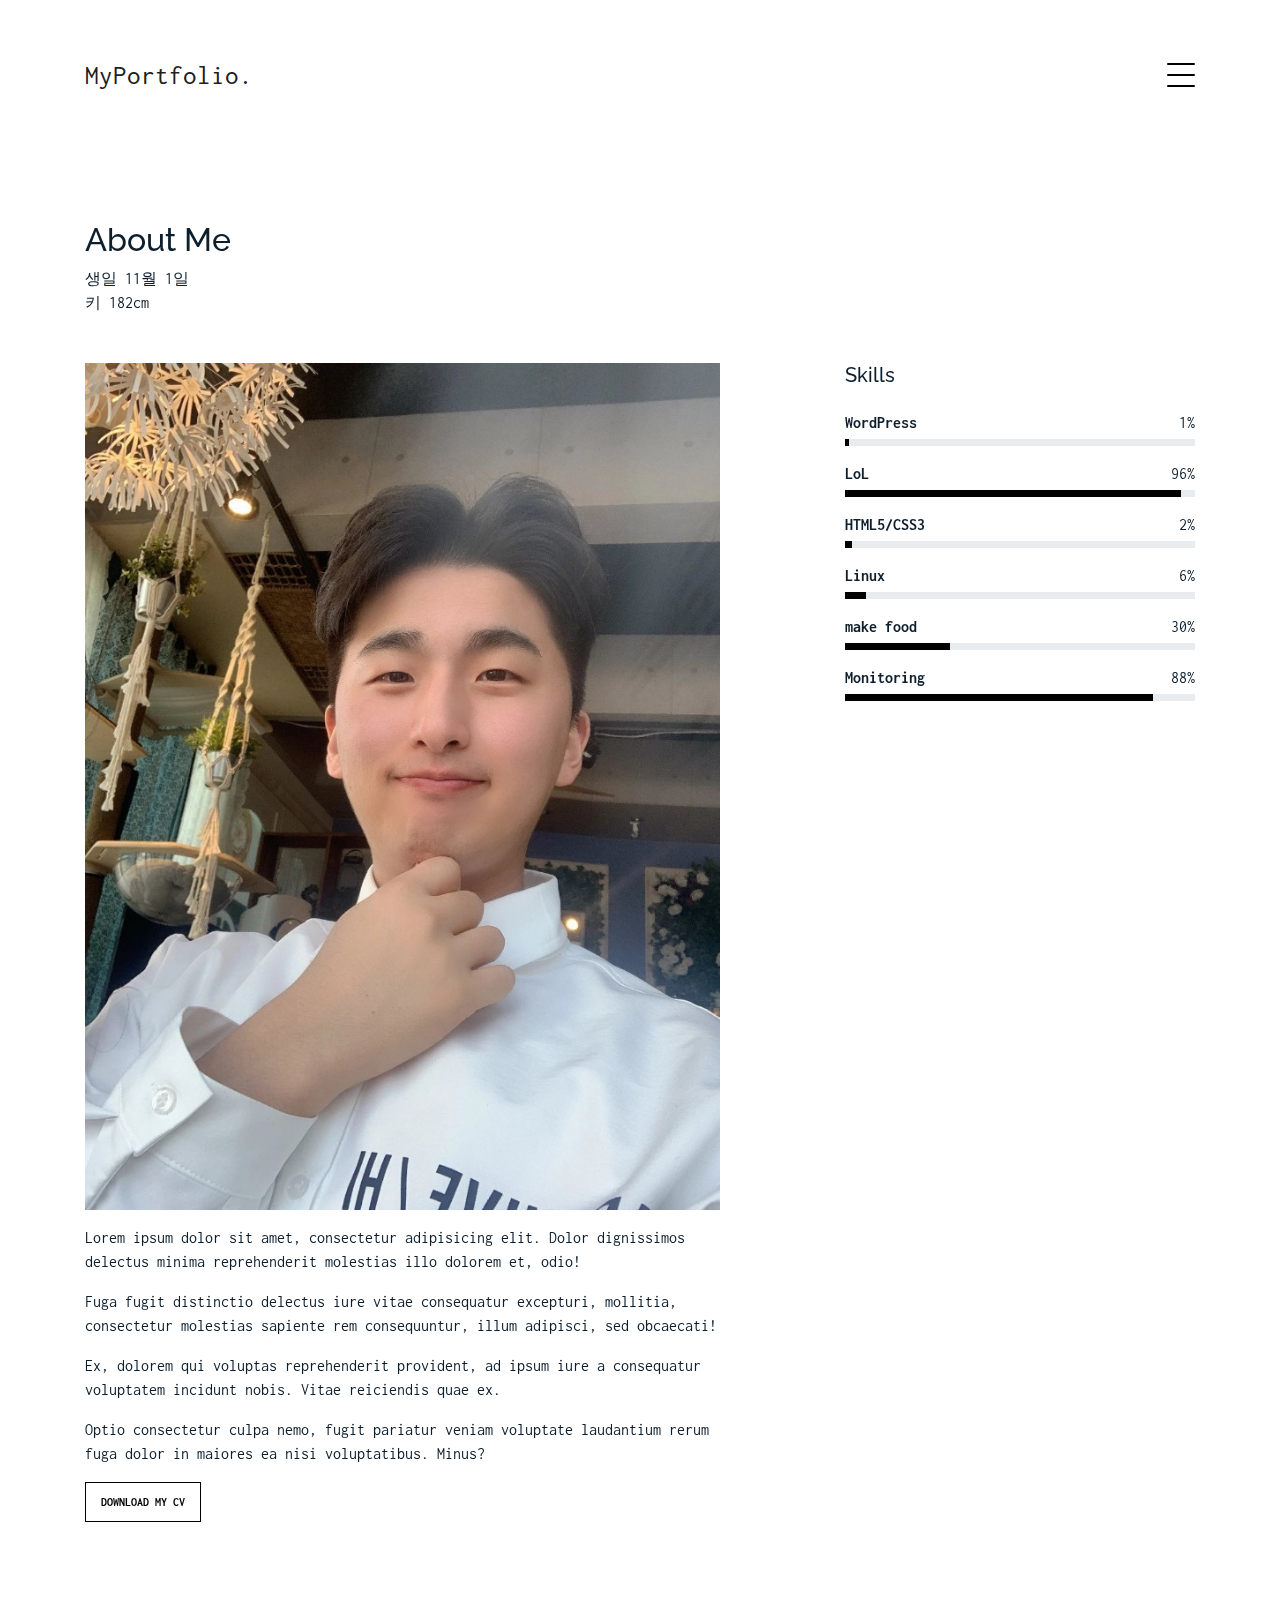
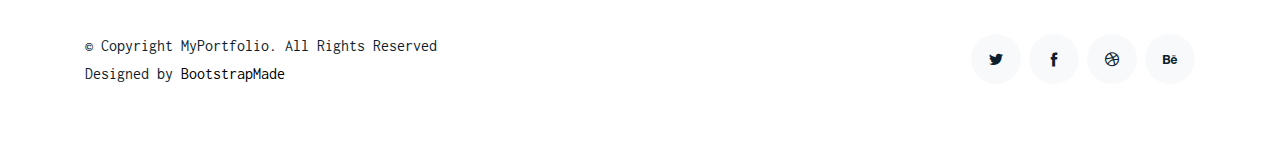
==== about.html @ 7900427b "Create about.html" ====
<!DOCTYPE html>
<html lang="en">

<head>
  <meta charset="utf-8">
  <title>About - MyPortfolio</title>
  <meta content="width=device-width, initial-scale=1.0" name="viewport">
  <meta content="" name="keywords">
  <meta content="" name="description">

  <!-- Favicons -->
  <link href="img/favicon.png" rel="icon">
  <link href="img/apple-touch-icon.png" rel="apple-touch-icon">

  <!-- Google Fonts -->
  <link href="https://fonts.googleapis.com/css?family=Inconsolata:400,700|Raleway:400,700&display=swap"
    rel="stylesheet">

  <!-- Bootstrap CSS File -->
  <link href="vendor/bootstrap/css/bootstrap.min.css" rel="stylesheet">

  <!-- Vendor CSS Files -->
  <link href="vendor/icofont/icofont.min.css" rel="stylesheet">
  <link href="vendor/line-awesome/css/line-awesome.min.css" rel="stylesheet">
  <link href="vendor/aos/aos.css" rel="stylesheet">
  <link href="vendor/owlcarousel/assets/owl.carousel.min.css" rel="stylesheet">

  <!-- Template Main CSS File -->
  <link href="css/style.css" rel="stylesheet">

  <!-- =======================================================
    Template Name: MyPortfolio
    Template URL: https://bootstrapmade.com/myportfolio-bootstrap-portfolio-website-template/
    Author: BootstrapMade.com
    Author URL: https://bootstrapmade.com/
  ======================================================= -->
</head>

<body>


  <div class="collapse navbar-collapse custom-navmenu" id="main-navbar">
    <div class="container py-2 py-md-5">
      <div class="row align-items-start">
        <div class="col-md-2">
          <ul class="custom-menu">
            <li><a href="index.html">Home</a></li>
            <li class="active"><a href="about.html">About Me</a></li>
            <li><a href="services.html">Services</a></li>
            <li><a href="works.html">Works</a></li>
            <li><a href="contact.html">Contact</a></li>
          </ul>
        </div>
        <div class="col-md-6 d-none d-md-block  mr-auto">
          <div class="tweet d-flex">
            <span class="icofont-twitter text-white mt-2 mr-3"></span>
            <div>
              <p><em>Lorem ipsum dolor sit amet consectetur adipisicing elit. Quisquam necessitatibus incidunt ut
                  officiis explicabo inventore. <br> <a href="#">t.co/v82jsk</a></em></p>
            </div>
          </div>
        </div>
        <div class="col-md-4 d-none d-md-block">
          <h3>Hire Me</h3>
          <p>Lorem ipsum dolor sit amet consectetur adipisicing elit. Quisquam necessitatibus incidunt ut officiis
            explicabo inventore. <br> <a href="#">myemail@gmail.com</a></p>
        </div>
      </div>

    </div>
  </div>

  <nav class="navbar navbar-light custom-navbar">
    <div class="container">
      <a class="navbar-brand" href="index.html">MyPortfolio.</a>

      <a href="#" class="burger" data-toggle="collapse" data-target="#main-navbar">
        <span></span>
      </a>

    </div>
  </nav>



  <main id="main">

    <div class="site-section pb-0 site-portfolio">
      <div class="container">
        <div class="row mb-5 align-items-end">
          <div class="col-md-6" data-aos="fade-up">

            <h2>About Me</h2>
            <p class="mb-0">생일 11월 1일</br>키 182cm</p>
          </div>

        </div>


        <div class="row">
          <div class="col-md-4 ml-auto order-2" data-aos="fade-up">
            <h3 class="h3 mb-4">Skills</h3>
            <ul class="list-unstyled">
              <li class="mb-3">
                <div class="d-flex mb-1">
                  <strong>WordPress</strong>
                  <span class="ml-auto">1%</span>
                </div>
                <div class="progress custom-progress">
                  <div class="progress-bar" role="progressbar" style="width: 1%" aria-valuenow="1" aria-valuemin="0"
                    aria-valuemax="100"></div>
                </div>
              </li>
              <li class="mb-3">
                <div class="d-flex mb-1">
                  <strong>LoL</strong>
                  <span class="ml-auto">96%</span>
                </div>
                <div class="progress custom-progress">
                  <div class="progress-bar" role="progressbar" style="width: 96%" aria-valuenow="96" aria-valuemin="0"
                    aria-valuemax="100"></div>
                </div>
              </li>
              <li class="mb-3">
                <div class="d-flex mb-1">
                  <strong>HTML5/CSS3</strong>
                  <span class="ml-auto">2%</span>
                </div>
                <div class="progress custom-progress">
                  <div class="progress-bar" role="progressbar" style="width: 2%" aria-valuenow="2" aria-valuemin="0"
                    aria-valuemax="100"></div>
                </div>
              </li>
              <li class="mb-3">
                <div class="d-flex mb-1">
                  <strong>Linux</strong>
                  <span class="ml-auto">6%</span>
                </div>
                <div class="progress custom-progress">
                  <div class="progress-bar" role="progressbar" style="width: 6%" aria-valuenow="6" aria-valuemin="0"
                    aria-valuemax="100"></div>
                </div>
              </li>
              <li class="mb-3">
                <div class="d-flex mb-1">
                  <strong>make food</strong>
                  <span class="ml-auto">30%</span>
                </div>
                <div class="progress custom-progress">
                  <div class="progress-bar" role="progressbar" style="width: 30%" aria-valuenow="30" aria-valuemin="0"
                    aria-valuemax="100"></div>
                </div>
              </li>
              <li class="mb-3">
                <div class="d-flex mb-1">
                  <strong>Monitoring</strong>
                  <span class="ml-auto">88%</span>
                </div>
                <div class="progress custom-progress">
                  <div class="progress-bar" role="progressbar" style="width: 88%" aria-valuenow="88" aria-valuemin="0"
                    aria-valuemax="100"></div>
                </div>
              </li>
            </ul>
          </div>

          <div class="col-md-7 mb-5 mb-md-0" data-aos="fade-up">
            <p><img src="img/im.jpg" alt="Image" class="img-fluid"></p>
            <p>Lorem ipsum dolor sit amet, consectetur adipisicing elit. Dolor dignissimos delectus minima reprehenderit
              molestias illo dolorem et, odio!</p>
            <p>Fuga fugit distinctio delectus iure vitae consequatur excepturi, mollitia, consectetur molestias sapiente
              rem consequuntur, illum adipisci, sed obcaecati!</p>
            <p>Ex, dolorem qui voluptas reprehenderit provident, ad ipsum iure a consequatur voluptatem incidunt nobis.
              Vitae reiciendis quae ex.</p>
            <p>Optio consectetur culpa nemo, fugit pariatur veniam voluptate laudantium rerum fuga dolor in maiores ea
              nisi voluptatibus. Minus?</p>
            <p><a href="#" class="readmore">Download my CV</a></p>
          </div>

        </div>

      </div>
    </div>

  </main>
  <footer class="footer mt-5 pt-5" role="contentinfo">
    <div class="container">
      <div class="row">
        <div class="col-sm-6">
          <p class="mb-1">&copy; Copyright MyPortfolio. All Rights Reserved</p>
          <div class="credits">
            <!--
              All the links in the footer should remain intact.
              You can delete the links only if you purchased the pro version.
              Licensing information: https://bootstrapmade.com/license/
              Purchase the pro version with working PHP/AJAX contact form: https://bootstrapmade.com/buy/?theme=MyPortfolio
            -->
            Designed by <a href="https://bootstrapmade.com/">BootstrapMade</a>
          </div>
        </div>
        <div class="col-sm-6 social text-md-right">
          <a href="#"><span class="icofont-twitter"></span></a>
          <a href="#"><span class="icofont-facebook"></span></a>
          <a href="#"><span class="icofont-dribbble"></span></a>
          <a href="#"><span class="icofont-behance"></span></a>
        </div>
      </div>
    </div>
  </footer>

  <!-- Vendor JS Files -->
  <script src="vendor/jquery/jquery.min.js"></script>
  <script src="vendor/jquery/jquery-migrate.min.js"></script>
  <script src="vendor/bootstrap/js/bootstrap.min.js"></script>
  <script src="vendor/easing/easing.min.js"></script>
  <script src="vendor/php-email-form/validate.js"></script>
  <script src="vendor/isotope/isotope.pkgd.min.js"></script>
  <script src="vendor/aos/aos.js"></script>
  <script src="vendor/owlcarousel/owl.carousel.min.js"></script>

  <!-- Template Main JS File -->
  <script src="js/main.js"></script>

</body>

</html>
---- vendor/line-awesome/css/line-awesome.min.css ----
.la,.lab,.lad,.lal,.lar,.las{-moz-osx-font-smoothing:grayscale;-webkit-font-smoothing:antialiased;display:inline-block;font-style:normal;font-variant:normal;text-rendering:auto;line-height:1}.la-lg{font-size:1.33333em;line-height:.75em;vertical-align:-.0667em}.la-xs{font-size:.75em}.la-sm{font-size:.875em}.la-1x{font-size:1em}.la-2x{font-size:2em}.la-3x{font-size:3em}.la-4x{font-size:4em}.la-5x{font-size:5em}.la-6x{font-size:6em}.la-7x{font-size:7em}.la-8x{font-size:8em}.la-9x{font-size:9em}.la-10x{font-size:10em}.la-fw{text-align:center;width:1.25em}.la-ul{list-style-type:none;margin-left:2.5em;padding-left:0}.la-ul>li{position:relative}.la-li{left:-2em;position:absolute;text-align:center;width:2em;line-height:inherit}.la-border{border:solid .08em #eee;border-radius:.1em;padding:.2em .25em .15em}.la-pull-left{float:left}.la-pull-right{float:right}.la.la-pull-left,.lab.la-pull-left,.lal.la-pull-left,.lar.la-pull-left,.las.la-pull-left{margin-right:.3em}.la.la-pull-right,.lab.la-pull-right,.lal.la-pull-right,.lar.la-pull-right,.las.la-pull-right{margin-left:.3em}.la-spin{-webkit-animation:la-spin 2s infinite linear;animation:la-spin 2s infinite linear}.la-pulse{-webkit-animation:la-spin 1s infinite steps(8);animation:la-spin 1s infinite steps(8)}@-webkit-keyframes la-spin{0%{-webkit-transform:rotate(0);transform:rotate(0)}100%{-webkit-transform:rotate(360deg);transform:rotate(360deg)}}@keyframes la-spin{0%{-webkit-transform:rotate(0);transform:rotate(0)}100%{-webkit-transform:rotate(360deg);transform:rotate(360deg)}}.la-rotate-90{-webkit-transform:rotate(90deg);transform:rotate(90deg)}.la-rotate-180{-webkit-transform:rotate(180deg);transform:rotate(180deg)}.la-rotate-270{-webkit-transform:rotate(270deg);transform:rotate(270deg)}.la-flip-horizontal{-webkit-transform:scale(-1,1);transform:scale(-1,1)}.la-flip-vertical{-webkit-transform:scale(1,-1);transform:scale(1,-1)}.la-flip-both,.la-flip-horizontal.la-flip-vertical{-webkit-transform:scale(-1,-1);transform:scale(-1,-1)}:root .la-flip-both,:root .la-flip-horizontal,:root .la-flip-vertical,:root .la-rotate-180,:root .la-rotate-270,:root .la-rotate-90{-webkit-filter:none;filter:none}.la-stack{display:inline-block;height:2em;line-height:2em;position:relative;vertical-align:middle;width:2.5em}.la-stack-1x,.la-stack-2x{left:0;position:absolute;text-align:center;width:100%}.la-stack-1x{line-height:inherit}.la-stack-2x{font-size:2em}.la-inverse{color:#fff}.la-500px:before{content:"\f26e"}.la-accessible-icon:before{content:"\f368"}.la-accusoft:before{content:"\f369"}.la-acquisitions-incorporated:before{content:"\f6af"}.la-ad:before{content:"\f641"}.la-address-book:before{content:"\f2b9"}.la-address-card:before{content:"\f2bb"}.la-adjust:before{content:"\f042"}.la-adn:before{content:"\f170"}.la-adobe:before{content:"\f778"}.la-adversal:before{content:"\f36a"}.la-affiliatetheme:before{content:"\f36b"}.la-air-freshener:before{content:"\f5d0"}.la-airbnb:before{content:"\f834"}.la-algolia:before{content:"\f36c"}.la-align-center:before{content:"\f037"}.la-align-justify:before{content:"\f039"}.la-align-left:before{content:"\f036"}.la-align-right:before{content:"\f038"}.la-alipay:before{content:"\f642"}.la-allergies:before{content:"\f461"}.la-amazon:before{content:"\f270"}.la-amazon-pay:before{content:"\f42c"}.la-ambulance:before{content:"\f0f9"}.la-american-sign-language-interpreting:before{content:"\f2a3"}.la-amilia:before{content:"\f36d"}.la-anchor:before{content:"\f13d"}.la-android:before{content:"\f17b"}.la-angellist:before{content:"\f209"}.la-angle-double-down:before{content:"\f103"}.la-angle-double-left:before{content:"\f100"}.la-angle-double-right:before{content:"\f101"}.la-angle-double-up:before{content:"\f102"}.la-angle-down:before{content:"\f107"}.la-angle-left:before{content:"\f104"}.la-angle-right:before{content:"\f105"}.la-angle-up:before{content:"\f106"}.la-angry:before{content:"\f556"}.la-angrycreative:before{content:"\f36e"}.la-angular:before{content:"\f420"}.la-ankh:before{content:"\f644"}.la-app-store:before{content:"\f36f"}.la-app-store-ios:before{content:"\f370"}.la-apper:before{content:"\f371"}.la-apple:before{content:"\f179"}.la-apple-alt:before{content:"\f5d1"}.la-apple-pay:before{content:"\f415"}.la-archive:before{content:"\f187"}.la-archway:before{content:"\f557"}.la-arrow-alt-circle-down:before{content:"\f358"}.la-arrow-alt-circle-left:before{content:"\f359"}.la-arrow-alt-circle-right:before{content:"\f35a"}.la-arrow-alt-circle-up:before{content:"\f35b"}.la-arrow-circle-down:before{content:"\f0ab"}.la-arrow-circle-left:before{content:"\f0a8"}.la-arrow-circle-right:before{content:"\f0a9"}.la-arrow-circle-up:before{content:"\f0aa"}.la-arrow-down:before{content:"\f063"}.la-arrow-left:before{content:"\f060"}.la-arrow-right:before{content:"\f061"}.la-arrow-up:before{content:"\f062"}.la-arrows-alt:before{content:"\f0b2"}.la-arrows-alt-h:before{content:"\f337"}.la-arrows-alt-v:before{content:"\f338"}.la-artstation:before{content:"\f77a"}.la-assistive-listening-systems:before{content:"\f2a2"}.la-asterisk:before{content:"\f069"}.la-asymmetrik:before{content:"\f372"}.la-at:before{content:"\f1fa"}.la-atlas:before{content:"\f558"}.la-atlassian:before{content:"\f77b"}.la-atom:before{content:"\f5d2"}.la-audible:before{content:"\f373"}.la-audio-description:before{content:"\f29e"}.la-autoprefixer:before{content:"\f41c"}.la-avianex:before{content:"\f374"}.la-aviato:before{content:"\f421"}.la-award:before{content:"\f559"}.la-aws:before{content:"\f375"}.la-baby:before{content:"\f77c"}.la-baby-carriage:before{content:"\f77d"}.la-backspace:before{content:"\f55a"}.la-backward:before{content:"\f04a"}.la-bacon:before{content:"\f7e5"}.la-balance-scale:before{content:"\f24e"}.la-balance-scale-left:before{content:"\f515"}.la-balance-scale-right:before{content:"\f516"}.la-ban:before{content:"\f05e"}.la-band-aid:before{content:"\f462"}.la-bandcamp:before{content:"\f2d5"}.la-barcode:before{content:"\f02a"}.la-bars:before{content:"\f0c9"}.la-baseball-ball:before{content:"\f433"}.la-basketball-ball:before{content:"\f434"}.la-bath:before{content:"\f2cd"}.la-battery-empty:before{content:"\f244"}.la-battery-full:before{content:"\f240"}.la-battery-half:before{content:"\f242"}.la-battery-quarter:before{content:"\f243"}.la-battery-three-quarters:before{content:"\f241"}.la-battle-net:before{content:"\f835"}.la-bed:before{content:"\f236"}.la-beer:before{content:"\f0fc"}.la-behance:before{content:"\f1b4"}.la-behance-square:before{content:"\f1b5"}.la-bell:before{content:"\f0f3"}.la-bell-slash:before{content:"\f1f6"}.la-bezier-curve:before{content:"\f55b"}.la-bible:before{content:"\f647"}.la-bicycle:before{content:"\f206"}.la-biking:before{content:"\f84a"}.la-bimobject:before{content:"\f378"}.la-binoculars:before{content:"\f1e5"}.la-biohazard:before{content:"\f780"}.la-birthday-cake:before{content:"\f1fd"}.la-bitbucket:before{content:"\f171"}.la-bitcoin:before{content:"\f379"}.la-bity:before{content:"\f37a"}.la-black-tie:before{content:"\f27e"}.la-blackberry:before{content:"\f37b"}.la-blender:before{content:"\f517"}.la-blender-phone:before{content:"\f6b6"}.la-blind:before{content:"\f29d"}.la-blog:before{content:"\f781"}.la-blogger:before{content:"\f37c"}.la-blogger-b:before{content:"\f37d"}.la-bluetooth:before{content:"\f293"}.la-bluetooth-b:before{content:"\f294"}.la-bold:before{content:"\f032"}.la-bolt:before{content:"\f0e7"}.la-bomb:before{content:"\f1e2"}.la-bone:before{content:"\f5d7"}.la-bong:before{content:"\f55c"}.la-book:before{content:"\f02d"}.la-book-dead:before{content:"\f6b7"}.la-book-medical:before{content:"\f7e6"}.la-book-open:before{content:"\f518"}.la-book-reader:before{content:"\f5da"}.la-bookmark:before{content:"\f02e"}.la-bootstrap:before{content:"\f836"}.la-border-all:before{content:"\f84c"}.la-border-none:before{content:"\f850"}.la-border-style:before{content:"\f853"}.la-bowling-ball:before{content:"\f436"}.la-box:before{content:"\f466"}.la-box-open:before{content:"\f49e"}.la-boxes:before{content:"\f468"}.la-braille:before{content:"\f2a1"}.la-brain:before{content:"\f5dc"}.la-bread-slice:before{content:"\f7ec"}.la-briefcase:before{content:"\f0b1"}.la-briefcase-medical:before{content:"\f469"}.la-broadcast-tower:before{content:"\f519"}.la-broom:before{content:"\f51a"}.la-brush:before{content:"\f55d"}.la-btc:before{content:"\f15a"}.la-buffer:before{content:"\f837"}.la-bug:before{content:"\f188"}.la-building:before{content:"\f1ad"}.la-bullhorn:before{content:"\f0a1"}.la-bullseye:before{content:"\f140"}.la-burn:before{content:"\f46a"}.la-buromobelexperte:before{content:"\f37f"}.la-bus:before{content:"\f207"}.la-bus-alt:before{content:"\f55e"}.la-business-time:before{content:"\f64a"}.la-buy-n-large:before{content:"\f8a6"}.la-buysellads:before{content:"\f20d"}.la-calculator:before{content:"\f1ec"}.la-calendar:before{content:"\f133"}.la-calendar-alt:before{content:"\f073"}.la-calendar-check:before{content:"\f274"}.la-calendar-day:before{content:"\f783"}.la-calendar-minus:before{content:"\f272"}.la-calendar-plus:before{content:"\f271"}.la-calendar-times:before{content:"\f273"}.la-calendar-week:before{content:"\f784"}.la-camera:before{content:"\f030"}.la-camera-retro:before{content:"\f083"}.la-campground:before{content:"\f6bb"}.la-canadian-maple-leaf:before{content:"\f785"}.la-candy-cane:before{content:"\f786"}.la-cannabis:before{content:"\f55f"}.la-capsules:before{content:"\f46b"}.la-car:before{content:"\f1b9"}.la-car-alt:before{content:"\f5de"}.la-car-battery:before{content:"\f5df"}.la-car-crash:before{content:"\f5e1"}.la-car-side:before{content:"\f5e4"}.la-caret-down:before{content:"\f0d7"}.la-caret-left:before{content:"\f0d9"}.la-caret-right:before{content:"\f0da"}.la-caret-square-down:before{content:"\f150"}.la-caret-square-left:before{content:"\f191"}.la-caret-square-right:before{content:"\f152"}.la-caret-square-up:before{content:"\f151"}.la-caret-up:before{content:"\f0d8"}.la-carrot:before{content:"\f787"}.la-cart-arrow-down:before{content:"\f218"}.la-cart-plus:before{content:"\f217"}.la-cash-register:before{content:"\f788"}.la-cat:before{content:"\f6be"}.la-cc-amazon-pay:before{content:"\f42d"}.la-cc-amex:before{content:"\f1f3"}.la-cc-apple-pay:before{content:"\f416"}.la-cc-diners-club:before{content:"\f24c"}.la-cc-discover:before{content:"\f1f2"}.la-cc-jcb:before{content:"\f24b"}.la-cc-mastercard:before{content:"\f1f1"}.la-cc-paypal:before{content:"\f1f4"}.la-cc-stripe:before{content:"\f1f5"}.la-cc-visa:before{content:"\f1f0"}.la-centercode:before{content:"\f380"}.la-centos:before{content:"\f789"}.la-certificate:before{content:"\f0a3"}.la-chair:before{content:"\f6c0"}.la-chalkboard:before{content:"\f51b"}.la-chalkboard-teacher:before{content:"\f51c"}.la-charging-station:before{content:"\f5e7"}.la-chart-area:before{content:"\f1fe"}.la-chart-bar:before{content:"\f080"}.la-chart-line:before{content:"\f201"}.la-chart-pie:before{content:"\f200"}.la-check:before{content:"\f00c"}.la-check-circle:before{content:"\f058"}.la-check-double:before{content:"\f560"}.la-check-square:before{content:"\f14a"}.la-cheese:before{content:"\f7ef"}.la-chess:before{content:"\f439"}.la-chess-bishop:before{content:"\f43a"}.la-chess-board:before{content:"\f43c"}.la-chess-king:before{content:"\f43f"}.la-chess-knight:before{content:"\f441"}.la-chess-pawn:before{content:"\f443"}.la-chess-queen:before{content:"\f445"}.la-chess-rook:before{content:"\f447"}.la-chevron-circle-down:before{content:"\f13a"}.la-chevron-circle-left:before{content:"\f137"}.la-chevron-circle-right:before{content:"\f138"}.la-chevron-circle-up:before{content:"\f139"}.la-chevron-down:before{content:"\f078"}.la-chevron-left:before{content:"\f053"}.la-chevron-right:before{content:"\f054"}.la-chevron-up:before{content:"\f077"}.la-child:before{content:"\f1ae"}.la-chrome:before{content:"\f268"}.la-chromecast:before{content:"\f838"}.la-church:before{content:"\f51d"}.la-circle:before{content:"\f111"}.la-circle-notch:before{content:"\f1ce"}.la-city:before{content:"\f64f"}.la-clinic-medical:before{content:"\f7f2"}.la-clipboard:before{content:"\f328"}.la-clipboard-check:before{content:"\f46c"}.la-clipboard-list:before{content:"\f46d"}.la-clock:before{content:"\f017"}.la-clone:before{content:"\f24d"}.la-closed-captioning:before{content:"\f20a"}.la-cloud:before{content:"\f0c2"}.la-cloud-download-alt:before{content:"\f381"}.la-cloud-meatball:before{content:"\f73b"}.la-cloud-moon:before{content:"\f6c3"}.la-cloud-moon-rain:before{content:"\f73c"}.la-cloud-rain:before{content:"\f73d"}.la-cloud-showers-heavy:before{content:"\f740"}.la-cloud-sun:before{content:"\f6c4"}.la-cloud-sun-rain:before{content:"\f743"}.la-cloud-upload-alt:before{content:"\f382"}.la-cloudscale:before{content:"\f383"}.la-cloudsmith:before{content:"\f384"}.la-cloudversify:before{content:"\f385"}.la-cocktail:before{content:"\f561"}.la-code:before{content:"\f121"}.la-code-branch:before{content:"\f126"}.la-codepen:before{content:"\f1cb"}.la-codiepie:before{content:"\f284"}.la-coffee:before{content:"\f0f4"}.la-cog:before{content:"\f013"}.la-cogs:before{content:"\f085"}.la-coins:before{content:"\f51e"}.la-columns:before{content:"\f0db"}.la-comment:before{content:"\f075"}.la-comment-alt:before{content:"\f27a"}.la-comment-dollar:before{content:"\f651"}.la-comment-dots:before{content:"\f4ad"}.la-comment-medical:before{content:"\f7f5"}.la-comment-slash:before{content:"\f4b3"}.la-comments:before{content:"\f086"}.la-comments-dollar:before{content:"\f653"}.la-compact-disc:before{content:"\f51f"}.la-compass:before{content:"\f14e"}.la-compress:before{content:"\f066"}.la-compress-arrows-alt:before{content:"\f78c"}.la-concierge-bell:before{content:"\f562"}.la-confluence:before{content:"\f78d"}.la-connectdevelop:before{content:"\f20e"}.la-contao:before{content:"\f26d"}.la-cookie:before{content:"\f563"}.la-cookie-bite:before{content:"\f564"}.la-copy:before{content:"\f0c5"}.la-copyright:before{content:"\f1f9"}.la-cotton-bureau:before{content:"\f89e"}.la-couch:before{content:"\f4b8"}.la-cpanel:before{content:"\f388"}.la-creative-commons:before{content:"\f25e"}.la-creative-commons-by:before{content:"\f4e7"}.la-creative-commons-nc:before{content:"\f4e8"}.la-creative-commons-nc-eu:before{content:"\f4e9"}.la-creative-commons-nc-jp:before{content:"\f4ea"}.la-creative-commons-nd:before{content:"\f4eb"}.la-creative-commons-pd:before{content:"\f4ec"}.la-creative-commons-pd-alt:before{content:"\f4ed"}.la-creative-commons-remix:before{content:"\f4ee"}.la-creative-commons-sa:before{content:"\f4ef"}.la-creative-commons-sampling:before{content:"\f4f0"}.la-creative-commons-sampling-plus:before{content:"\f4f1"}.la-creative-commons-share:before{content:"\f4f2"}.la-creative-commons-zero:before{content:"\f4f3"}.la-credit-card:before{content:"\f09d"}.la-critical-role:before{content:"\f6c9"}.la-crop:before{content:"\f125"}.la-crop-alt:before{content:"\f565"}.la-cross:before{content:"\f654"}.la-crosshairs:before{content:"\f05b"}.la-crow:before{content:"\f520"}.la-crown:before{content:"\f521"}.la-crutch:before{content:"\f7f7"}.la-css3:before{content:"\f13c"}.la-css3-alt:before{content:"\f38b"}.la-cube:before{content:"\f1b2"}.la-cubes:before{content:"\f1b3"}.la-cut:before{content:"\f0c4"}.la-cuttlefish:before{content:"\f38c"}.la-d-and-d:before{content:"\f38d"}.la-d-and-d-beyond:before{content:"\f6ca"}.la-dashcube:before{content:"\f210"}.la-database:before{content:"\f1c0"}.la-deaf:before{content:"\f2a4"}.la-delicious:before{content:"\f1a5"}.la-democrat:before{content:"\f747"}.la-deploydog:before{content:"\f38e"}.la-deskpro:before{content:"\f38f"}.la-desktop:before{content:"\f108"}.la-dev:before{content:"\f6cc"}.la-deviantart:before{content:"\f1bd"}.la-dharmachakra:before{content:"\f655"}.la-dhl:before{content:"\f790"}.la-diagnoses:before{content:"\f470"}.la-diaspora:before{content:"\f791"}.la-dice:before{content:"\f522"}.la-dice-d20:before{content:"\f6cf"}.la-dice-d6:before{content:"\f6d1"}.la-dice-five:before{content:"\f523"}.la-dice-four:before{content:"\f524"}.la-dice-one:before{content:"\f525"}.la-dice-six:before{content:"\f526"}.la-dice-three:before{content:"\f527"}.la-dice-two:before{content:"\f528"}.la-digg:before{content:"\f1a6"}.la-digital-ocean:before{content:"\f391"}.la-digital-tachograph:before{content:"\f566"}.la-directions:before{content:"\f5eb"}.la-discord:before{content:"\f392"}.la-discourse:before{content:"\f393"}.la-divide:before{content:"\f529"}.la-dizzy:before{content:"\f567"}.la-dna:before{content:"\f471"}.la-dochub:before{content:"\f394"}.la-docker:before{content:"\f395"}.la-dog:before{content:"\f6d3"}.la-dollar-sign:before{content:"\f155"}.la-dolly:before{content:"\f472"}.la-dolly-flatbed:before{content:"\f474"}.la-donate:before{content:"\f4b9"}.la-door-closed:before{content:"\f52a"}.la-door-open:before{content:"\f52b"}.la-dot-circle:before{content:"\f192"}.la-dove:before{content:"\f4ba"}.la-download:before{content:"\f019"}.la-draft2digital:before{content:"\f396"}.la-drafting-compass:before{content:"\f568"}.la-dragon:before{content:"\f6d5"}.la-draw-polygon:before{content:"\f5ee"}.la-dribbble:before{content:"\f17d"}.la-dribbble-square:before{content:"\f397"}.la-dropbox:before{content:"\f16b"}.la-drum:before{content:"\f569"}.la-drum-steelpan:before{content:"\f56a"}.la-drumstick-bite:before{content:"\f6d7"}.la-drupal:before{content:"\f1a9"}.la-dumbbell:before{content:"\f44b"}.la-dumpster:before{content:"\f793"}.la-dumpster-fire:before{content:"\f794"}.la-dungeon:before{content:"\f6d9"}.la-dyalog:before{content:"\f399"}.la-earlybirds:before{content:"\f39a"}.la-ebay:before{content:"\f4f4"}.la-edge:before{content:"\f282"}.la-edit:before{content:"\f044"}.la-egg:before{content:"\f7fb"}.la-eject:before{content:"\f052"}.la-elementor:before{content:"\f430"}.la-ellipsis-h:before{content:"\f141"}.la-ellipsis-v:before{content:"\f142"}.la-ello:before{content:"\f5f1"}.la-ember:before{content:"\f423"}.la-empire:before{content:"\f1d1"}.la-envelope:before{content:"\f0e0"}.la-envelope-open:before{content:"\f2b6"}.la-envelope-open-text:before{content:"\f658"}.la-envelope-square:before{content:"\f199"}.la-envira:before{content:"\f299"}.la-equals:before{content:"\f52c"}.la-eraser:before{content:"\f12d"}.la-erlang:before{content:"\f39d"}.la-ethereum:before{content:"\f42e"}.la-ethernet:before{content:"\f796"}.la-etsy:before{content:"\f2d7"}.la-euro-sign:before{content:"\f153"}.la-evernote:before{content:"\f839"}.la-exchange-alt:before{content:"\f362"}.la-exclamation:before{content:"\f12a"}.la-exclamation-circle:before{content:"\f06a"}.la-exclamation-triangle:before{content:"\f071"}.la-expand:before{content:"\f065"}.la-expand-arrows-alt:before{content:"\f31e"}.la-expeditedssl:before{content:"\f23e"}.la-external-link-alt:before{content:"\f35d"}.la-external-link-square-alt:before{content:"\f360"}.la-eye:before{content:"\f06e"}.la-eye-dropper:before{content:"\f1fb"}.la-eye-slash:before{content:"\f070"}.la-facebook:before{content:"\f09a"}.la-facebook-f:before{content:"\f39e"}.la-facebook-messenger:before{content:"\f39f"}.la-facebook-square:before{content:"\f082"}.la-fan:before{content:"\f863"}.la-fantasy-flight-games:before{content:"\f6dc"}.la-fast-backward:before{content:"\f049"}.la-fast-forward:before{content:"\f050"}.la-fax:before{content:"\f1ac"}.la-feather:before{content:"\f52d"}.la-feather-alt:before{content:"\f56b"}.la-fedex:before{content:"\f797"}.la-fedora:before{content:"\f798"}.la-female:before{content:"\f182"}.la-fighter-jet:before{content:"\f0fb"}.la-figma:before{content:"\f799"}.la-file:before{content:"\f15b"}.la-file-alt:before{content:"\f15c"}.la-file-archive:before{content:"\f1c6"}.la-file-audio:before{content:"\f1c7"}.la-file-code:before{content:"\f1c9"}.la-file-contract:before{content:"\f56c"}.la-file-csv:before{content:"\f6dd"}.la-file-download:before{content:"\f56d"}.la-file-excel:before{content:"\f1c3"}.la-file-export:before{content:"\f56e"}.la-file-image:before{content:"\f1c5"}.la-file-import:before{content:"\f56f"}.la-file-invoice:before{content:"\f570"}.la-file-invoice-dollar:before{content:"\f571"}.la-file-medical:before{content:"\f477"}.la-file-medical-alt:before{content:"\f478"}.la-file-pdf:before{content:"\f1c1"}.la-file-powerpoint:before{content:"\f1c4"}.la-file-prescription:before{content:"\f572"}.la-file-signature:before{content:"\f573"}.la-file-upload:before{content:"\f574"}.la-file-video:before{content:"\f1c8"}.la-file-word:before{content:"\f1c2"}.la-fill:before{content:"\f575"}.la-fill-drip:before{content:"\f576"}.la-film:before{content:"\f008"}.la-filter:before{content:"\f0b0"}.la-fingerprint:before{content:"\f577"}.la-fire:before{content:"\f06d"}.la-fire-alt:before{content:"\f7e4"}.la-fire-extinguisher:before{content:"\f134"}.la-firefox:before{content:"\f269"}.la-first-aid:before{content:"\f479"}.la-first-order:before{content:"\f2b0"}.la-first-order-alt:before{content:"\f50a"}.la-firstdraft:before{content:"\f3a1"}.la-fish:before{content:"\f578"}.la-fist-raised:before{content:"\f6de"}.la-flag:before{content:"\f024"}.la-flag-checkered:before{content:"\f11e"}.la-flag-usa:before{content:"\f74d"}.la-flask:before{content:"\f0c3"}.la-flickr:before{content:"\f16e"}.la-flipboard:before{content:"\f44d"}.la-flushed:before{content:"\f579"}.la-fly:before{content:"\f417"}.la-folder:before{content:"\f07b"}.la-folder-minus:before{content:"\f65d"}.la-folder-open:before{content:"\f07c"}.la-folder-plus:before{content:"\f65e"}.la-font:before{content:"\f031"}.la-font-awesome:before{content:"\f2b4"}.la-font-awesome-alt:before{content:"\f35c"}.la-font-awesome-flag:before{content:"\f425"}.la-font-awesome-logo-full:before{content:"\f4e6"}.la-fonticons:before{content:"\f280"}.la-fonticons-fi:before{content:"\f3a2"}.la-football-ball:before{content:"\f44e"}.la-fort-awesome:before{content:"\f286"}.la-fort-awesome-alt:before{content:"\f3a3"}.la-forumbee:before{content:"\f211"}.la-forward:before{content:"\f04e"}.la-foursquare:before{content:"\f180"}.la-free-code-camp:before{content:"\f2c5"}.la-freebsd:before{content:"\f3a4"}.la-frog:before{content:"\f52e"}.la-frown:before{content:"\f119"}.la-frown-open:before{content:"\f57a"}.la-fulcrum:before{content:"\f50b"}.la-funnel-dollar:before{content:"\f662"}.la-futbol:before{content:"\f1e3"}.la-galactic-republic:before{content:"\f50c"}.la-galactic-senate:before{content:"\f50d"}.la-gamepad:before{content:"\f11b"}.la-gas-pump:before{content:"\f52f"}.la-gavel:before{content:"\f0e3"}.la-gem:before{content:"\f3a5"}.la-genderless:before{content:"\f22d"}.la-get-pocket:before{content:"\f265"}.la-gg:before{content:"\f260"}.la-gg-circle:before{content:"\f261"}.la-ghost:before{content:"\f6e2"}.la-gift:before{content:"\f06b"}.la-gifts:before{content:"\f79c"}.la-git:before{content:"\f1d3"}.la-git-alt:before{content:"\f841"}.la-git-square:before{content:"\f1d2"}.la-github:before{content:"\f09b"}.la-github-alt:before{content:"\f113"}.la-github-square:before{content:"\f092"}.la-gitkraken:before{content:"\f3a6"}.la-gitlab:before{content:"\f296"}.la-gitter:before{content:"\f426"}.la-glass-cheers:before{content:"\f79f"}.la-glass-martini:before{content:"\f000"}.la-glass-martini-alt:before{content:"\f57b"}.la-glass-whiskey:before{content:"\f7a0"}.la-glasses:before{content:"\f530"}.la-glide:before{content:"\f2a5"}.la-glide-g:before{content:"\f2a6"}.la-globe:before{content:"\f0ac"}.la-globe-africa:before{content:"\f57c"}.la-globe-americas:before{content:"\f57d"}.la-globe-asia:before{content:"\f57e"}.la-globe-europe:before{content:"\f7a2"}.la-gofore:before{content:"\f3a7"}.la-golf-ball:before{content:"\f450"}.la-goodreads:before{content:"\f3a8"}.la-goodreads-g:before{content:"\f3a9"}.la-google:before{content:"\f1a0"}.la-google-drive:before{content:"\f3aa"}.la-google-play:before{content:"\f3ab"}.la-google-plus:before{content:"\f2b3"}.la-google-plus-g:before{content:"\f0d5"}.la-google-plus-square:before{content:"\f0d4"}.la-google-wallet:before{content:"\f1ee"}.la-gopuram:before{content:"\f664"}.la-graduation-cap:before{content:"\f19d"}.la-gratipay:before{content:"\f184"}.la-grav:before{content:"\f2d6"}.la-greater-than:before{content:"\f531"}.la-greater-than-equal:before{content:"\f532"}.la-grimace:before{content:"\f57f"}.la-grin:before{content:"\f580"}.la-grin-alt:before{content:"\f581"}.la-grin-beam:before{content:"\f582"}.la-grin-beam-sweat:before{content:"\f583"}.la-grin-hearts:before{content:"\f584"}.la-grin-squint:before{content:"\f585"}.la-grin-squint-tears:before{content:"\f586"}.la-grin-stars:before{content:"\f587"}.la-grin-tears:before{content:"\f588"}.la-grin-tongue:before{content:"\f589"}.la-grin-tongue-squint:before{content:"\f58a"}.la-grin-tongue-wink:before{content:"\f58b"}.la-grin-wink:before{content:"\f58c"}.la-grip-horizontal:before{content:"\f58d"}.la-grip-lines:before{content:"\f7a4"}.la-grip-lines-vertical:before{content:"\f7a5"}.la-grip-vertical:before{content:"\f58e"}.la-gripfire:before{content:"\f3ac"}.la-grunt:before{content:"\f3ad"}.la-guitar:before{content:"\f7a6"}.la-gulp:before{content:"\f3ae"}.la-h-square:before{content:"\f0fd"}.la-hacker-news:before{content:"\f1d4"}.la-hacker-news-square:before{content:"\f3af"}.la-hackerrank:before{content:"\f5f7"}.la-hamburger:before{content:"\f805"}.la-hammer:before{content:"\f6e3"}.la-hamsa:before{content:"\f665"}.la-hand-holding:before{content:"\f4bd"}.la-hand-holding-heart:before{content:"\f4be"}.la-hand-holding-usd:before{content:"\f4c0"}.la-hand-lizard:before{content:"\f258"}.la-hand-middle-finger:before{content:"\f806"}.la-hand-paper:before{content:"\f256"}.la-hand-peace:before{content:"\f25b"}.la-hand-point-down:before{content:"\f0a7"}.la-hand-point-left:before{content:"\f0a5"}.la-hand-point-right:before{content:"\f0a4"}.la-hand-point-up:before{content:"\f0a6"}.la-hand-pointer:before{content:"\f25a"}.la-hand-rock:before{content:"\f255"}.la-hand-scissors:before{content:"\f257"}.la-hand-spock:before{content:"\f259"}.la-hands:before{content:"\f4c2"}.la-hands-helping:before{content:"\f4c4"}.la-handshake:before{content:"\f2b5"}.la-hanukiah:before{content:"\f6e6"}.la-hard-hat:before{content:"\f807"}.la-hashtag:before{content:"\f292"}.la-hat-cowboy:before{content:"\f8c0"}.la-hat-cowboy-side:before{content:"\f8c1"}.la-hat-wizard:before{content:"\f6e8"}.la-haykal:before{content:"\f666"}.la-hdd:before{content:"\f0a0"}.la-heading:before{content:"\f1dc"}.la-headphones:before{content:"\f025"}.la-headphones-alt:before{content:"\f58f"}.la-headset:before{content:"\f590"}.la-heart:before{content:"\f004"}.la-heart-broken:before{content:"\f7a9"}.la-heartbeat:before{content:"\f21e"}.la-helicopter:before{content:"\f533"}.la-highlighter:before{content:"\f591"}.la-hiking:before{content:"\f6ec"}.la-hippo:before{content:"\f6ed"}.la-hips:before{content:"\f452"}.la-hire-a-helper:before{content:"\f3b0"}.la-history:before{content:"\f1da"}.la-hockey-puck:before{content:"\f453"}.la-holly-berry:before{content:"\f7aa"}.la-home:before{content:"\f015"}.la-hooli:before{content:"\f427"}.la-hornbill:before{content:"\f592"}.la-horse:before{content:"\f6f0"}.la-horse-head:before{content:"\f7ab"}.la-hospital:before{content:"\f0f8"}.la-hospital-alt:before{content:"\f47d"}.la-hospital-symbol:before{content:"\f47e"}.la-hot-tub:before{content:"\f593"}.la-hotdog:before{content:"\f80f"}.la-hotel:before{content:"\f594"}.la-hotjar:before{content:"\f3b1"}.la-hourglass:before{content:"\f254"}.la-hourglass-end:before{content:"\f253"}.la-hourglass-half:before{content:"\f252"}.la-hourglass-start:before{content:"\f251"}.la-house-damage:before{content:"\f6f1"}.la-houzz:before{content:"\f27c"}.la-hryvnia:before{content:"\f6f2"}.la-html5:before{content:"\f13b"}.la-hubspot:before{content:"\f3b2"}.la-i-cursor:before{content:"\f246"}.la-ice-cream:before{content:"\f810"}.la-icicles:before{content:"\f7ad"}.la-icons:before{content:"\f86d"}.la-id-badge:before{content:"\f2c1"}.la-id-card:before{content:"\f2c2"}.la-id-card-alt:before{content:"\f47f"}.la-igloo:before{content:"\f7ae"}.la-image:before{content:"\f03e"}.la-images:before{content:"\f302"}.la-imdb:before{content:"\f2d8"}.la-inbox:before{content:"\f01c"}.la-indent:before{content:"\f03c"}.la-industry:before{content:"\f275"}.la-infinity:before{content:"\f534"}.la-info:before{content:"\f129"}.la-info-circle:before{content:"\f05a"}.la-instagram:before{content:"\f16d"}.la-intercom:before{content:"\f7af"}.la-internet-explorer:before{content:"\f26b"}.la-invision:before{content:"\f7b0"}.la-ioxhost:before{content:"\f208"}.la-italic:before{content:"\f033"}.la-itch-io:before{content:"\f83a"}.la-itunes:before{content:"\f3b4"}.la-itunes-note:before{content:"\f3b5"}.la-java:before{content:"\f4e4"}.la-jedi:before{content:"\f669"}.la-jedi-order:before{content:"\f50e"}.la-jenkins:before{content:"\f3b6"}.la-jira:before{content:"\f7b1"}.la-joget:before{content:"\f3b7"}.la-joint:before{content:"\f595"}.la-joomla:before{content:"\f1aa"}.la-journal-whills:before{content:"\f66a"}.la-js:before{content:"\f3b8"}.la-js-square:before{content:"\f3b9"}.la-jsfiddle:before{content:"\f1cc"}.la-kaaba:before{content:"\f66b"}.la-kaggle:before{content:"\f5fa"}.la-key:before{content:"\f084"}.la-keybase:before{content:"\f4f5"}.la-keyboard:before{content:"\f11c"}.la-keycdn:before{content:"\f3ba"}.la-khanda:before{content:"\f66d"}.la-kickstarter:before{content:"\f3bb"}.la-kickstarter-k:before{content:"\f3bc"}.la-kiss:before{content:"\f596"}.la-kiss-beam:before{content:"\f597"}.la-kiss-wink-heart:before{content:"\f598"}.la-kiwi-bird:before{content:"\f535"}.la-korvue:before{content:"\f42f"}.la-landmark:before{content:"\f66f"}.la-language:before{content:"\f1ab"}.la-laptop:before{content:"\f109"}.la-laptop-code:before{content:"\f5fc"}.la-laptop-medical:before{content:"\f812"}.la-laravel:before{content:"\f3bd"}.la-lastfm:before{content:"\f202"}.la-lastfm-square:before{content:"\f203"}.la-laugh:before{content:"\f599"}.la-laugh-beam:before{content:"\f59a"}.la-laugh-squint:before{content:"\f59b"}.la-laugh-wink:before{content:"\f59c"}.la-layer-group:before{content:"\f5fd"}.la-leaf:before{content:"\f06c"}.la-leanpub:before{content:"\f212"}.la-lemon:before{content:"\f094"}.la-less:before{content:"\f41d"}.la-less-than:before{content:"\f536"}.la-less-than-equal:before{content:"\f537"}.la-level-down-alt:before{content:"\f3be"}.la-level-up-alt:before{content:"\f3bf"}.la-life-ring:before{content:"\f1cd"}.la-lightbulb:before{content:"\f0eb"}.la-line:before{content:"\f3c0"}.la-link:before{content:"\f0c1"}.la-linkedin:before{content:"\f08c"}.la-linkedin-in:before{content:"\f0e1"}.la-linode:before{content:"\f2b8"}.la-linux:before{content:"\f17c"}.la-lira-sign:before{content:"\f195"}.la-list:before{content:"\f03a"}.la-list-alt:before{content:"\f022"}.la-list-ol:before{content:"\f0cb"}.la-list-ul:before{content:"\f0ca"}.la-location-arrow:before{content:"\f124"}.la-lock:before{content:"\f023"}.la-lock-open:before{content:"\f3c1"}.la-long-arrow-alt-down:before{content:"\f309"}.la-long-arrow-alt-left:before{content:"\f30a"}.la-long-arrow-alt-right:before{content:"\f30b"}.la-long-arrow-alt-up:before{content:"\f30c"}.la-low-vision:before{content:"\f2a8"}.la-luggage-cart:before{content:"\f59d"}.la-lyft:before{content:"\f3c3"}.la-magento:before{content:"\f3c4"}.la-magic:before{content:"\f0d0"}.la-magnet:before{content:"\f076"}.la-mail-bulk:before{content:"\f674"}.la-mailchimp:before{content:"\f59e"}.la-male:before{content:"\f183"}.la-mandalorian:before{content:"\f50f"}.la-map:before{content:"\f279"}.la-map-marked:before{content:"\f59f"}.la-map-marked-alt:before{content:"\f5a0"}.la-map-marker:before{content:"\f041"}.la-map-marker-alt:before{content:"\f3c5"}.la-map-pin:before{content:"\f276"}.la-map-signs:before{content:"\f277"}.la-markdown:before{content:"\f60f"}.la-marker:before{content:"\f5a1"}.la-mars:before{content:"\f222"}.la-mars-double:before{content:"\f227"}.la-mars-stroke:before{content:"\f229"}.la-mars-stroke-h:before{content:"\f22b"}.la-mars-stroke-v:before{content:"\f22a"}.la-mask:before{content:"\f6fa"}.la-mastodon:before{content:"\f4f6"}.la-maxcdn:before{content:"\f136"}.la-mdb:before{content:"\f8ca"}.la-medal:before{content:"\f5a2"}.la-medapps:before{content:"\f3c6"}.la-medium:before{content:"\f23a"}.la-medium-m:before{content:"\f3c7"}.la-medkit:before{content:"\f0fa"}.la-medrt:before{content:"\f3c8"}.la-meetup:before{content:"\f2e0"}.la-megaport:before{content:"\f5a3"}.la-meh:before{content:"\f11a"}.la-meh-blank:before{content:"\f5a4"}.la-meh-rolling-eyes:before{content:"\f5a5"}.la-memory:before{content:"\f538"}.la-mendeley:before{content:"\f7b3"}.la-menorah:before{content:"\f676"}.la-mercury:before{content:"\f223"}.la-meteor:before{content:"\f753"}.la-microchip:before{content:"\f2db"}.la-microphone:before{content:"\f130"}.la-microphone-alt:before{content:"\f3c9"}.la-microphone-alt-slash:before{content:"\f539"}.la-microphone-slash:before{content:"\f131"}.la-microscope:before{content:"\f610"}.la-microsoft:before{content:"\f3ca"}.la-minus:before{content:"\f068"}.la-minus-circle:before{content:"\f056"}.la-minus-square:before{content:"\f146"}.la-mitten:before{content:"\f7b5"}.la-mix:before{content:"\f3cb"}.la-mixcloud:before{content:"\f289"}.la-mizuni:before{content:"\f3cc"}.la-mobile:before{content:"\f10b"}.la-mobile-alt:before{content:"\f3cd"}.la-modx:before{content:"\f285"}.la-monero:before{content:"\f3d0"}.la-money-bill:before{content:"\f0d6"}.la-money-bill-alt:before{content:"\f3d1"}.la-money-bill-wave:before{content:"\f53a"}.la-money-bill-wave-alt:before{content:"\f53b"}.la-money-check:before{content:"\f53c"}.la-money-check-alt:before{content:"\f53d"}.la-monument:before{content:"\f5a6"}.la-moon:before{content:"\f186"}.la-mortar-pestle:before{content:"\f5a7"}.la-mosque:before{content:"\f678"}.la-motorcycle:before{content:"\f21c"}.la-mountain:before{content:"\f6fc"}.la-mouse:before{content:"\f8cc"}.la-mouse-pointer:before{content:"\f245"}.la-mug-hot:before{content:"\f7b6"}.la-music:before{content:"\f001"}.la-napster:before{content:"\f3d2"}.la-neos:before{content:"\f612"}.la-network-wired:before{content:"\f6ff"}.la-neuter:before{content:"\f22c"}.la-newspaper:before{content:"\f1ea"}.la-nimblr:before{content:"\f5a8"}.la-node:before{content:"\f419"}.la-node-js:before{content:"\f3d3"}.la-not-equal:before{content:"\f53e"}.la-notes-medical:before{content:"\f481"}.la-npm:before{content:"\f3d4"}.la-ns8:before{content:"\f3d5"}.la-nutritionix:before{content:"\f3d6"}.la-object-group:before{content:"\f247"}.la-object-ungroup:before{content:"\f248"}.la-odnoklassniki:before{content:"\f263"}.la-odnoklassniki-square:before{content:"\f264"}.la-oil-can:before{content:"\f613"}.la-old-republic:before{content:"\f510"}.la-om:before{content:"\f679"}.la-opencart:before{content:"\f23d"}.la-openid:before{content:"\f19b"}.la-opera:before{content:"\f26a"}.la-optin-monster:before{content:"\f23c"}.la-orcid:before{content:"\f8d2"}.la-osi:before{content:"\f41a"}.la-otter:before{content:"\f700"}.la-outdent:before{content:"\f03b"}.la-page4:before{content:"\f3d7"}.la-pagelines:before{content:"\f18c"}.la-pager:before{content:"\f815"}.la-paint-brush:before{content:"\f1fc"}.la-paint-roller:before{content:"\f5aa"}.la-palette:before{content:"\f53f"}.la-palfed:before{content:"\f3d8"}.la-pallet:before{content:"\f482"}.la-paper-plane:before{content:"\f1d8"}.la-paperclip:before{content:"\f0c6"}.la-parachute-box:before{content:"\f4cd"}.la-paragraph:before{content:"\f1dd"}.la-parking:before{content:"\f540"}.la-passport:before{content:"\f5ab"}.la-pastafarianism:before{content:"\f67b"}.la-paste:before{content:"\f0ea"}.la-patreon:before{content:"\f3d9"}.la-pause:before{content:"\f04c"}.la-pause-circle:before{content:"\f28b"}.la-paw:before{content:"\f1b0"}.la-paypal:before{content:"\f1ed"}.la-peace:before{content:"\f67c"}.la-pen:before{content:"\f304"}.la-pen-alt:before{content:"\f305"}.la-pen-fancy:before{content:"\f5ac"}.la-pen-nib:before{content:"\f5ad"}.la-pen-square:before{content:"\f14b"}.la-pencil-alt:before{content:"\f303"}.la-pencil-ruler:before{content:"\f5ae"}.la-penny-arcade:before{content:"\f704"}.la-people-carry:before{content:"\f4ce"}.la-pepper-hot:before{content:"\f816"}.la-percent:before{content:"\f295"}.la-percentage:before{content:"\f541"}.la-periscope:before{content:"\f3da"}.la-person-booth:before{content:"\f756"}.la-phabricator:before{content:"\f3db"}.la-phoenix-framework:before{content:"\f3dc"}.la-phoenix-squadron:before{content:"\f511"}.la-phone:before{content:"\f095"}.la-phone-alt:before{content:"\f879"}.la-phone-slash:before{content:"\f3dd"}.la-phone-square:before{content:"\f098"}.la-phone-square-alt:before{content:"\f87b"}.la-phone-volume:before{content:"\f2a0"}.la-photo-video:before{content:"\f87c"}.la-php:before{content:"\f457"}.la-pied-piper:before{content:"\f2ae"}.la-pied-piper-alt:before{content:"\f1a8"}.la-pied-piper-hat:before{content:"\f4e5"}.la-pied-piper-pp:before{content:"\f1a7"}.la-piggy-bank:before{content:"\f4d3"}.la-pills:before{content:"\f484"}.la-pinterest:before{content:"\f0d2"}.la-pinterest-p:before{content:"\f231"}.la-pinterest-square:before{content:"\f0d3"}.la-pizza-slice:before{content:"\f818"}.la-place-of-worship:before{content:"\f67f"}.la-plane:before{content:"\f072"}.la-plane-arrival:before{content:"\f5af"}.la-plane-departure:before{content:"\f5b0"}.la-play:before{content:"\f04b"}.la-play-circle:before{content:"\f144"}.la-playstation:before{content:"\f3df"}.la-plug:before{content:"\f1e6"}.la-plus:before{content:"\f067"}.la-plus-circle:before{content:"\f055"}.la-plus-square:before{content:"\f0fe"}.la-podcast:before{content:"\f2ce"}.la-poll:before{content:"\f681"}.la-poll-h:before{content:"\f682"}.la-poo:before{content:"\f2fe"}.la-poo-storm:before{content:"\f75a"}.la-poop:before{content:"\f619"}.la-portrait:before{content:"\f3e0"}.la-pound-sign:before{content:"\f154"}.la-power-off:before{content:"\f011"}.la-pray:before{content:"\f683"}.la-praying-hands:before{content:"\f684"}.la-prescription:before{content:"\f5b1"}.la-prescription-bottle:before{content:"\f485"}.la-prescription-bottle-alt:before{content:"\f486"}.la-print:before{content:"\f02f"}.la-procedures:before{content:"\f487"}.la-product-hunt:before{content:"\f288"}.la-project-diagram:before{content:"\f542"}.la-pushed:before{content:"\f3e1"}.la-puzzle-piece:before{content:"\f12e"}.la-python:before{content:"\f3e2"}.la-qq:before{content:"\f1d6"}.la-qrcode:before{content:"\f029"}.la-question:before{content:"\f128"}.la-question-circle:before{content:"\f059"}.la-quidditch:before{content:"\f458"}.la-quinscape:before{content:"\f459"}.la-quora:before{content:"\f2c4"}.la-quote-left:before{content:"\f10d"}.la-quote-right:before{content:"\f10e"}.la-quran:before{content:"\f687"}.la-r-project:before{content:"\f4f7"}.la-radiation:before{content:"\f7b9"}.la-radiation-alt:before{content:"\f7ba"}.la-rainbow:before{content:"\f75b"}.la-random:before{content:"\f074"}.la-raspberry-pi:before{content:"\f7bb"}.la-ravelry:before{content:"\f2d9"}.la-react:before{content:"\f41b"}.la-reacteurope:before{content:"\f75d"}.la-readme:before{content:"\f4d5"}.la-rebel:before{content:"\f1d0"}.la-receipt:before{content:"\f543"}.la-record-vinyl:before{content:"\f8d9"}.la-recycle:before{content:"\f1b8"}.la-red-river:before{content:"\f3e3"}.la-reddit:before{content:"\f1a1"}.la-reddit-alien:before{content:"\f281"}.la-reddit-square:before{content:"\f1a2"}.la-redhat:before{content:"\f7bc"}.la-redo:before{content:"\f01e"}.la-redo-alt:before{content:"\f2f9"}.la-registered:before{content:"\f25d"}.la-remove-format:before{content:"\f87d"}.la-renren:before{content:"\f18b"}.la-reply:before{content:"\f3e5"}.la-reply-all:before{content:"\f122"}.la-replyd:before{content:"\f3e6"}.la-republican:before{content:"\f75e"}.la-researchgate:before{content:"\f4f8"}.la-resolving:before{content:"\f3e7"}.la-restroom:before{content:"\f7bd"}.la-retweet:before{content:"\f079"}.la-rev:before{content:"\f5b2"}.la-ribbon:before{content:"\f4d6"}.la-ring:before{content:"\f70b"}.la-road:before{content:"\f018"}.la-robot:before{content:"\f544"}.la-rocket:before{content:"\f135"}.la-rocketchat:before{content:"\f3e8"}.la-rockrms:before{content:"\f3e9"}.la-route:before{content:"\f4d7"}.la-rss:before{content:"\f09e"}.la-rss-square:before{content:"\f143"}.la-ruble-sign:before{content:"\f158"}.la-ruler:before{content:"\f545"}.la-ruler-combined:before{content:"\f546"}.la-ruler-horizontal:before{content:"\f547"}.la-ruler-vertical:before{content:"\f548"}.la-running:before{content:"\f70c"}.la-rupee-sign:before{content:"\f156"}.la-sad-cry:before{content:"\f5b3"}.la-sad-tear:before{content:"\f5b4"}.la-safari:before{content:"\f267"}.la-salesforce:before{content:"\f83b"}.la-sass:before{content:"\f41e"}.la-satellite:before{content:"\f7bf"}.la-satellite-dish:before{content:"\f7c0"}.la-save:before{content:"\f0c7"}.la-schlix:before{content:"\f3ea"}.la-school:before{content:"\f549"}.la-screwdriver:before{content:"\f54a"}.la-scribd:before{content:"\f28a"}.la-scroll:before{content:"\f70e"}.la-sd-card:before{content:"\f7c2"}.la-search:before{content:"\f002"}.la-search-dollar:before{content:"\f688"}.la-search-location:before{content:"\f689"}.la-search-minus:before{content:"\f010"}.la-search-plus:before{content:"\f00e"}.la-searchengin:before{content:"\f3eb"}.la-seedling:before{content:"\f4d8"}.la-sellcast:before{content:"\f2da"}.la-sellsy:before{content:"\f213"}.la-server:before{content:"\f233"}.la-servicestack:before{content:"\f3ec"}.la-shapes:before{content:"\f61f"}.la-share:before{content:"\f064"}.la-share-alt:before{content:"\f1e0"}.la-share-alt-square:before{content:"\f1e1"}.la-share-square:before{content:"\f14d"}.la-shekel-sign:before{content:"\f20b"}.la-shield-alt:before{content:"\f3ed"}.la-ship:before{content:"\f21a"}.la-shipping-fast:before{content:"\f48b"}.la-shirtsinbulk:before{content:"\f214"}.la-shoe-prints:before{content:"\f54b"}.la-shopping-bag:before{content:"\f290"}.la-shopping-basket:before{content:"\f291"}.la-shopping-cart:before{content:"\f07a"}.la-shopware:before{content:"\f5b5"}.la-shower:before{content:"\f2cc"}.la-shuttle-van:before{content:"\f5b6"}.la-sign:before{content:"\f4d9"}.la-sign-in-alt:before{content:"\f2f6"}.la-sign-language:before{content:"\f2a7"}.la-sign-out-alt:before{content:"\f2f5"}.la-signal:before{content:"\f012"}.la-signature:before{content:"\f5b7"}.la-sim-card:before{content:"\f7c4"}.la-simplybuilt:before{content:"\f215"}.la-sistrix:before{content:"\f3ee"}.la-sitemap:before{content:"\f0e8"}.la-sith:before{content:"\f512"}.la-skating:before{content:"\f7c5"}.la-sketch:before{content:"\f7c6"}.la-skiing:before{content:"\f7c9"}.la-skiing-nordic:before{content:"\f7ca"}.la-skull:before{content:"\f54c"}.la-skull-crossbones:before{content:"\f714"}.la-skyatlas:before{content:"\f216"}.la-skype:before{content:"\f17e"}.la-slack:before{content:"\f198"}.la-slack-hash:before{content:"\f3ef"}.la-slash:before{content:"\f715"}.la-sleigh:before{content:"\f7cc"}.la-sliders-h:before{content:"\f1de"}.la-slideshare:before{content:"\f1e7"}.la-smile:before{content:"\f118"}.la-smile-beam:before{content:"\f5b8"}.la-smile-wink:before{content:"\f4da"}.la-smog:before{content:"\f75f"}.la-smoking:before{content:"\f48d"}.la-smoking-ban:before{content:"\f54d"}.la-sms:before{content:"\f7cd"}.la-snapchat:before{content:"\f2ab"}.la-snapchat-ghost:before{content:"\f2ac"}.la-snapchat-square:before{content:"\f2ad"}.la-snowboarding:before{content:"\f7ce"}.la-snowflake:before{content:"\f2dc"}.la-snowman:before{content:"\f7d0"}.la-snowplow:before{content:"\f7d2"}.la-socks:before{content:"\f696"}.la-solar-panel:before{content:"\f5ba"}.la-sort:before{content:"\f0dc"}.la-sort-alpha-down:before{content:"\f15d"}.la-sort-alpha-down-alt:before{content:"\f881"}.la-sort-alpha-up:before{content:"\f15e"}.la-sort-alpha-up-alt:before{content:"\f882"}.la-sort-amount-down:before{content:"\f160"}.la-sort-amount-down-alt:before{content:"\f884"}.la-sort-amount-up:before{content:"\f161"}.la-sort-amount-up-alt:before{content:"\f885"}.la-sort-down:before{content:"\f0dd"}.la-sort-numeric-down:before{content:"\f162"}.la-sort-numeric-down-alt:before{content:"\f886"}.la-sort-numeric-up:before{content:"\f163"}.la-sort-numeric-up-alt:before{content:"\f887"}.la-sort-up:before{content:"\f0de"}.la-soundcloud:before{content:"\f1be"}.la-sourcetree:before{content:"\f7d3"}.la-spa:before{content:"\f5bb"}.la-space-shuttle:before{content:"\f197"}.la-speakap:before{content:"\f3f3"}.la-speaker-deck:before{content:"\f83c"}.la-spell-check:before{content:"\f891"}.la-spider:before{content:"\f717"}.la-spinner:before{content:"\f110"}.la-splotch:before{content:"\f5bc"}.la-spotify:before{content:"\f1bc"}.la-spray-can:before{content:"\f5bd"}.la-square:before{content:"\f0c8"}.la-square-full:before{content:"\f45c"}.la-square-root-alt:before{content:"\f698"}.la-squarespace:before{content:"\f5be"}.la-stack-exchange:before{content:"\f18d"}.la-stack-overflow:before{content:"\f16c"}.la-stackpath:before{content:"\f842"}.la-stamp:before{content:"\f5bf"}.la-star:before{content:"\f005"}.la-star-and-crescent:before{content:"\f699"}.la-star-half:before{content:"\f089"}.la-star-half-alt:before{content:"\f5c0"}.la-star-of-david:before{content:"\f69a"}.la-star-of-life:before{content:"\f621"}.la-staylinked:before{content:"\f3f5"}.la-steam:before{content:"\f1b6"}.la-steam-square:before{content:"\f1b7"}.la-steam-symbol:before{content:"\f3f6"}.la-step-backward:before{content:"\f048"}.la-step-forward:before{content:"\f051"}.la-stethoscope:before{content:"\f0f1"}.la-sticker-mule:before{content:"\f3f7"}.la-sticky-note:before{content:"\f249"}.la-stop:before{content:"\f04d"}.la-stop-circle:before{content:"\f28d"}.la-stopwatch:before{content:"\f2f2"}.la-store:before{content:"\f54e"}.la-store-alt:before{content:"\f54f"}.la-strava:before{content:"\f428"}.la-stream:before{content:"\f550"}.la-street-view:before{content:"\f21d"}.la-strikethrough:before{content:"\f0cc"}.la-stripe:before{content:"\f429"}.la-stripe-s:before{content:"\f42a"}.la-stroopwafel:before{content:"\f551"}.la-studiovinari:before{content:"\f3f8"}.la-stumbleupon:before{content:"\f1a4"}.la-stumbleupon-circle:before{content:"\f1a3"}.la-subscript:before{content:"\f12c"}.la-subway:before{content:"\f239"}.la-suitcase:before{content:"\f0f2"}.la-suitcase-rolling:before{content:"\f5c1"}.la-sun:before{content:"\f185"}.la-superpowers:before{content:"\f2dd"}.la-superscript:before{content:"\f12b"}.la-supple:before{content:"\f3f9"}.la-surprise:before{content:"\f5c2"}.la-suse:before{content:"\f7d6"}.la-swatchbook:before{content:"\f5c3"}.la-swift:before{content:"\f8e1"}.la-swimmer:before{content:"\f5c4"}.la-swimming-pool:before{content:"\f5c5"}.la-symfony:before{content:"\f83d"}.la-synagogue:before{content:"\f69b"}.la-sync:before{content:"\f021"}.la-sync-alt:before{content:"\f2f1"}.la-syringe:before{content:"\f48e"}.la-table:before{content:"\f0ce"}.la-table-tennis:before{content:"\f45d"}.la-tablet:before{content:"\f10a"}.la-tablet-alt:before{content:"\f3fa"}.la-tablets:before{content:"\f490"}.la-tachometer-alt:before{content:"\f3fd"}.la-tag:before{content:"\f02b"}.la-tags:before{content:"\f02c"}.la-tape:before{content:"\f4db"}.la-tasks:before{content:"\f0ae"}.la-taxi:before{content:"\f1ba"}.la-teamspeak:before{content:"\f4f9"}.la-teeth:before{content:"\f62e"}.la-teeth-open:before{content:"\f62f"}.la-telegram:before{content:"\f2c6"}.la-telegram-plane:before{content:"\f3fe"}.la-temperature-high:before{content:"\f769"}.la-temperature-low:before{content:"\f76b"}.la-tencent-weibo:before{content:"\f1d5"}.la-tenge:before{content:"\f7d7"}.la-terminal:before{content:"\f120"}.la-text-height:before{content:"\f034"}.la-text-width:before{content:"\f035"}.la-th:before{content:"\f00a"}.la-th-large:before{content:"\f009"}.la-th-list:before{content:"\f00b"}.la-the-red-yeti:before{content:"\f69d"}.la-theater-masks:before{content:"\f630"}.la-themeco:before{content:"\f5c6"}.la-themeisle:before{content:"\f2b2"}.la-thermometer:before{content:"\f491"}.la-thermometer-empty:before{content:"\f2cb"}.la-thermometer-full:before{content:"\f2c7"}.la-thermometer-half:before{content:"\f2c9"}.la-thermometer-quarter:before{content:"\f2ca"}.la-thermometer-three-quarters:before{content:"\f2c8"}.la-think-peaks:before{content:"\f731"}.la-thumbs-down:before{content:"\f165"}.la-thumbs-up:before{content:"\f164"}.la-thumbtack:before{content:"\f08d"}.la-ticket-alt:before{content:"\f3ff"}.la-times:before{content:"\f00d"}.la-times-circle:before{content:"\f057"}.la-tint:before{content:"\f043"}.la-tint-slash:before{content:"\f5c7"}.la-tired:before{content:"\f5c8"}.la-toggle-off:before{content:"\f204"}.la-toggle-on:before{content:"\f205"}.la-toilet:before{content:"\f7d8"}.la-toilet-paper:before{content:"\f71e"}.la-toolbox:before{content:"\f552"}.la-tools:before{content:"\f7d9"}.la-tooth:before{content:"\f5c9"}.la-torah:before{content:"\f6a0"}.la-torii-gate:before{content:"\f6a1"}.la-tractor:before{content:"\f722"}.la-trade-federation:before{content:"\f513"}.la-trademark:before{content:"\f25c"}.la-traffic-light:before{content:"\f637"}.la-train:before{content:"\f238"}.la-tram:before{content:"\f7da"}.la-transgender:before{content:"\f224"}.la-transgender-alt:before{content:"\f225"}.la-trash:before{content:"\f1f8"}.la-trash-alt:before{content:"\f2ed"}.la-trash-restore:before{content:"\f829"}.la-trash-restore-alt:before{content:"\f82a"}.la-tree:before{content:"\f1bb"}.la-trello:before{content:"\f181"}.la-tripadvisor:before{content:"\f262"}.la-trophy:before{content:"\f091"}.la-truck:before{content:"\f0d1"}.la-truck-loading:before{content:"\f4de"}.la-truck-monster:before{content:"\f63b"}.la-truck-moving:before{content:"\f4df"}.la-truck-pickup:before{content:"\f63c"}.la-tshirt:before{content:"\f553"}.la-tty:before{content:"\f1e4"}.la-tumblr:before{content:"\f173"}.la-tumblr-square:before{content:"\f174"}.la-tv:before{content:"\f26c"}.la-twitch:before{content:"\f1e8"}.la-twitter:before{content:"\f099"}.la-twitter-square:before{content:"\f081"}.la-typo3:before{content:"\f42b"}.la-uber:before{content:"\f402"}.la-ubuntu:before{content:"\f7df"}.la-uikit:before{content:"\f403"}.la-umbraco:before{content:"\f8e8"}.la-umbrella:before{content:"\f0e9"}.la-umbrella-beach:before{content:"\f5ca"}.la-underline:before{content:"\f0cd"}.la-undo:before{content:"\f0e2"}.la-undo-alt:before{content:"\f2ea"}.la-uniregistry:before{content:"\f404"}.la-universal-access:before{content:"\f29a"}.la-university:before{content:"\f19c"}.la-unlink:before{content:"\f127"}.la-unlock:before{content:"\f09c"}.la-unlock-alt:before{content:"\f13e"}.la-untappd:before{content:"\f405"}.la-upload:before{content:"\f093"}.la-ups:before{content:"\f7e0"}.la-usb:before{content:"\f287"}.la-user:before{content:"\f007"}.la-user-alt:before{content:"\f406"}.la-user-alt-slash:before{content:"\f4fa"}.la-user-astronaut:before{content:"\f4fb"}.la-user-check:before{content:"\f4fc"}.la-user-circle:before{content:"\f2bd"}.la-user-clock:before{content:"\f4fd"}.la-user-cog:before{content:"\f4fe"}.la-user-edit:before{content:"\f4ff"}.la-user-friends:before{content:"\f500"}.la-user-graduate:before{content:"\f501"}.la-user-injured:before{content:"\f728"}.la-user-lock:before{content:"\f502"}.la-user-md:before{content:"\f0f0"}.la-user-minus:before{content:"\f503"}.la-user-ninja:before{content:"\f504"}.la-user-nurse:before{content:"\f82f"}.la-user-plus:before{content:"\f234"}.la-user-secret:before{content:"\f21b"}.la-user-shield:before{content:"\f505"}.la-user-slash:before{content:"\f506"}.la-user-tag:before{content:"\f507"}.la-user-tie:before{content:"\f508"}.la-user-times:before{content:"\f235"}.la-users:before{content:"\f0c0"}.la-users-cog:before{content:"\f509"}.la-usps:before{content:"\f7e1"}.la-ussunnah:before{content:"\f407"}.la-utensil-spoon:before{content:"\f2e5"}.la-utensils:before{content:"\f2e7"}.la-vaadin:before{content:"\f408"}.la-vector-square:before{content:"\f5cb"}.la-venus:before{content:"\f221"}.la-venus-double:before{content:"\f226"}.la-venus-mars:before{content:"\f228"}.la-viacoin:before{content:"\f237"}.la-viadeo:before{content:"\f2a9"}.la-viadeo-square:before{content:"\f2aa"}.la-vial:before{content:"\f492"}.la-vials:before{content:"\f493"}.la-viber:before{content:"\f409"}.la-video:before{content:"\f03d"}.la-video-slash:before{content:"\f4e2"}.la-vihara:before{content:"\f6a7"}.la-vimeo:before{content:"\f40a"}.la-vimeo-square:before{content:"\f194"}.la-vimeo-v:before{content:"\f27d"}.la-vine:before{content:"\f1ca"}.la-vk:before{content:"\f189"}.la-vnv:before{content:"\f40b"}.la-voicemail:before{content:"\f897"}.la-volleyball-ball:before{content:"\f45f"}.la-volume-down:before{content:"\f027"}.la-volume-mute:before{content:"\f6a9"}.la-volume-off:before{content:"\f026"}.la-volume-up:before{content:"\f028"}.la-vote-yea:before{content:"\f772"}.la-vr-cardboard:before{content:"\f729"}.la-vuejs:before{content:"\f41f"}.la-walking:before{content:"\f554"}.la-wallet:before{content:"\f555"}.la-warehouse:before{content:"\f494"}.la-water:before{content:"\f773"}.la-wave-square:before{content:"\f83e"}.la-waze:before{content:"\f83f"}.la-weebly:before{content:"\f5cc"}.la-weibo:before{content:"\f18a"}.la-weight:before{content:"\f496"}.la-weight-hanging:before{content:"\f5cd"}.la-weixin:before{content:"\f1d7"}.la-whatsapp:before{content:"\f232"}.la-whatsapp-square:before{content:"\f40c"}.la-wheelchair:before{content:"\f193"}.la-whmcs:before{content:"\f40d"}.la-wifi:before{content:"\f1eb"}.la-wikipedia-w:before{content:"\f266"}.la-wind:before{content:"\f72e"}.la-window-close:before{content:"\f410"}.la-window-maximize:before{content:"\f2d0"}.la-window-minimize:before{content:"\f2d1"}.la-window-restore:before{content:"\f2d2"}.la-windows:before{content:"\f17a"}.la-wine-bottle:before{content:"\f72f"}.la-wine-glass:before{content:"\f4e3"}.la-wine-glass-alt:before{content:"\f5ce"}.la-wix:before{content:"\f5cf"}.la-wizards-of-the-coast:before{content:"\f730"}.la-wolf-pack-battalion:before{content:"\f514"}.la-won-sign:before{content:"\f159"}.la-wordpress:before{content:"\f19a"}.la-wordpress-simple:before{content:"\f411"}.la-wpbeginner:before{content:"\f297"}.la-wpexplorer:before{content:"\f2de"}.la-wpforms:before{content:"\f298"}.la-wpressr:before{content:"\f3e4"}.la-wrench:before{content:"\f0ad"}.la-x-ray:before{content:"\f497"}.la-xbox:before{content:"\f412"}.la-xing:before{content:"\f168"}.la-xing-square:before{content:"\f169"}.la-y-combinator:before{content:"\f23b"}.la-yahoo:before{content:"\f19e"}.la-yammer:before{content:"\f840"}.la-yandex:before{content:"\f413"}.la-yandex-international:before{content:"\f414"}.la-yarn:before{content:"\f7e3"}.la-yelp:before{content:"\f1e9"}.la-yen-sign:before{content:"\f157"}.la-yin-yang:before{content:"\f6ad"}.la-yoast:before{content:"\f2b1"}.la-youtube:before{content:"\f167"}.la-youtube-square:before{content:"\f431"}.la-zhihu:before{content:"\f63f"}.sr-only{border:0;clip:rect(0,0,0,0);height:1px;margin:-1px;overflow:hidden;padding:0;position:absolute;width:1px}.sr-only-focusable:active,.sr-only-focusable:focus{clip:auto;height:auto;margin:0;overflow:visible;position:static;width:auto}@font-face{font-family:'Line Awesome Brands';font-style:normal;font-weight:400;font-display:auto;src:url(../fonts/la-brands-400.eot);src:url(../fonts/la-brands-400.eot?#iefix) format("embedded-opentype"),url(../fonts/la-brands-400.woff2) format("woff2"),url(../fonts/la-brands-400.woff) format("woff"),url(../fonts/la-brands-400.ttf) format("truetype"),url(../fonts/la-brands-400.svg#lineawesome) format("svg")}.lab{font-family:'Line Awesome Brands'}@font-face{font-family:'Line Awesome Free';font-style:normal;font-weight:400;font-display:auto;src:url(../fonts/la-regular-400.eot);src:url(../fonts/la-regular-400.eot?#iefix) format("embedded-opentype"),url(../fonts/la-regular-400.woff2) format("woff2"),url(../fonts/la-regular-400.woff) format("woff"),url(../fonts/la-regular-400.ttf) format("truetype"),url(../fonts/la-regular-400.svg#lineawesome) format("svg")}.lar{font-family:'Line Awesome Free';font-weight:400}@font-face{font-family:'Line Awesome Free';font-style:normal;font-weight:900;font-display:auto;src:url(../fonts/la-solid-900.eot);src:url(../fonts/la-solid-900.eot?#iefix) format("embedded-opentype"),url(../fonts/la-solid-900.woff2) format("woff2"),url(../fonts/la-solid-900.woff) format("woff"),url(../fonts/la-solid-900.ttf) format("truetype"),url(../fonts/la-solid-900.svg#lineawesome) format("svg")}.la,.las{font-family:'Line Awesome Free';font-weight:900}.la.la-glass:before{content:"\f000"}.la.la-meetup{font-family:'Line Awesome Brands';font-weight:400}.la.la-star-o{font-family:'Line Awesome Free';font-weight:400}.la.la-star-o:before{content:"\f005"}.la.la-remove:before{content:"\f00d"}.la.la-close:before{content:"\f00d"}.la.la-gear:before{content:"\f013"}.la.la-trash-o{font-family:'Line Awesome Free';font-weight:400}.la.la-trash-o:before{content:"\f2ed"}.la.la-file-o{font-family:'Line Awesome Free';font-weight:400}.la.la-file-o:before{content:"\f15b"}.la.la-clock-o{font-family:'Line Awesome Free';font-weight:400}.la.la-clock-o:before{content:"\f017"}.la.la-arrow-circle-o-down{font-family:'Line Awesome Free';font-weight:400}.la.la-arrow-circle-o-down:before{content:"\f358"}.la.la-arrow-circle-o-up{font-family:'Line Awesome Free';font-weight:400}.la.la-arrow-circle-o-up:before{content:"\f35b"}.la.la-play-circle-o{font-family:'Line Awesome Free';font-weight:400}.la.la-play-circle-o:before{content:"\f144"}.la.la-repeat:before{content:"\f01e"}.la.la-rotate-right:before{content:"\f01e"}.la.la-refresh:before{content:"\f021"}.la.la-list-alt{font-family:'Line Awesome Free';font-weight:400}.la.la-dedent:before{content:"\f03b"}.la.la-video-camera:before{content:"\f03d"}.la.la-picture-o{font-family:'Line Awesome Free';font-weight:400}.la.la-picture-o:before{content:"\f03e"}.la.la-photo{font-family:'Line Awesome Free';font-weight:400}.la.la-photo:before{content:"\f03e"}.la.la-image{font-family:'Line Awesome Free';font-weight:400}.la.la-image:before{content:"\f03e"}.la.la-pencil:before{content:"\f303"}.la.la-map-marker:before{content:"\f3c5"}.la.la-pencil-square-o{font-family:'Line Awesome Free';font-weight:400}.la.la-pencil-square-o:before{content:"\f044"}.la.la-share-square-o{font-family:'Line Awesome Free';font-weight:400}.la.la-share-square-o:before{content:"\f14d"}.la.la-check-square-o{font-family:'Line Awesome Free';font-weight:400}.la.la-check-square-o:before{content:"\f14a"}.la.la-arrows:before{content:"\f0b2"}.la.la-times-circle-o{font-family:'Line Awesome Free';font-weight:400}.la.la-times-circle-o:before{content:"\f057"}.la.la-check-circle-o{font-family:'Line Awesome Free';font-weight:400}.la.la-check-circle-o:before{content:"\f058"}.la.la-mail-forward:before{content:"\f064"}.la.la-eye{font-family:'Line Awesome Free';font-weight:400}.la.la-eye-slash{font-family:'Line Awesome Free';font-weight:400}.la.la-warning:before{content:"\f071"}.la.la-calendar:before{content:"\f073"}.la.la-arrows-v:before{content:"\f338"}.la.la-arrows-h:before{content:"\f337"}.la.la-bar-chart{font-family:'Line Awesome Free';font-weight:400}.la.la-bar-chart:before{content:"\f080"}.la.la-bar-chart-o{font-family:'Line Awesome Free';font-weight:400}.la.la-bar-chart-o:before{content:"\f080"}.la.la-twitter-square{font-family:'Line Awesome Brands';font-weight:400}.la.la-facebook-square{font-family:'Line Awesome Brands';font-weight:400}.la.la-gears:before{content:"\f085"}.la.la-thumbs-o-up{font-family:'Line Awesome Free';font-weight:400}.la.la-thumbs-o-up:before{content:"\f164"}.la.la-thumbs-o-down{font-family:'Line Awesome Free';font-weight:400}.la.la-thumbs-o-down:before{content:"\f165"}.la.la-heart-o{font-family:'Line Awesome Free';font-weight:400}.la.la-heart-o:before{content:"\f004"}.la.la-sign-out:before{content:"\f2f5"}.la.la-linkedin-square{font-family:'Line Awesome Brands';font-weight:400}.la.la-linkedin-square:before{content:"\f08c"}.la.la-thumb-tack:before{content:"\f08d"}.la.la-external-link:before{content:"\f35d"}.la.la-sign-in:before{content:"\f2f6"}.la.la-github-square{font-family:'Line Awesome Brands';font-weight:400}.la.la-lemon-o{font-family:'Line Awesome Free';font-weight:400}.la.la-lemon-o:before{content:"\f094"}.la.la-square-o{font-family:'Line Awesome Free';font-weight:400}.la.la-square-o:before{content:"\f0c8"}.la.la-bookmark-o{font-family:'Line Awesome Free';font-weight:400}.la.la-bookmark-o:before{content:"\f02e"}.la.la-twitter{font-family:'Line Awesome Brands';font-weight:400}.la.la-facebook{font-family:'Line Awesome Brands';font-weight:400}.la.la-facebook:before{content:"\f39e"}.la.la-facebook-f{font-family:'Line Awesome Brands';font-weight:400}.la.la-facebook-f:before{content:"\f39e"}.la.la-github{font-family:'Line Awesome Brands';font-weight:400}.la.la-credit-card{font-family:'Line Awesome Free';font-weight:400}.la.la-feed:before{content:"\f09e"}.la.la-hdd-o{font-family:'Line Awesome Free';font-weight:400}.la.la-hdd-o:before{content:"\f0a0"}.la.la-hand-o-right{font-family:'Line Awesome Free';font-weight:400}.la.la-hand-o-right:before{content:"\f0a4"}.la.la-hand-o-left{font-family:'Line Awesome Free';font-weight:400}.la.la-hand-o-left:before{content:"\f0a5"}.la.la-hand-o-up{font-family:'Line Awesome Free';font-weight:400}.la.la-hand-o-up:before{content:"\f0a6"}.la.la-hand-o-down{font-family:'Line Awesome Free';font-weight:400}.la.la-hand-o-down:before{content:"\f0a7"}.la.la-arrows-alt:before{content:"\f31e"}.la.la-group:before{content:"\f0c0"}.la.la-chain:before{content:"\f0c1"}.la.la-scissors:before{content:"\f0c4"}.la.la-files-o{font-family:'Line Awesome Free';font-weight:400}.la.la-files-o:before{content:"\f0c5"}.la.la-floppy-o{font-family:'Line Awesome Free';font-weight:400}.la.la-floppy-o:before{content:"\f0c7"}.la.la-navicon:before{content:"\f0c9"}.la.la-reorder:before{content:"\f0c9"}.la.la-pinterest{font-family:'Line Awesome Brands';font-weight:400}.la.la-pinterest-square{font-family:'Line Awesome Brands';font-weight:400}.la.la-google-plus-square{font-family:'Line Awesome Brands';font-weight:400}.la.la-google-plus{font-family:'Line Awesome Brands';font-weight:400}.la.la-google-plus:before{content:"\f0d5"}.la.la-money{font-family:'Line Awesome Free';font-weight:400}.la.la-money:before{content:"\f3d1"}.la.la-unsorted:before{content:"\f0dc"}.la.la-sort-desc:before{content:"\f0dd"}.la.la-sort-asc:before{content:"\f0de"}.la.la-linkedin{font-family:'Line Awesome Brands';font-weight:400}.la.la-linkedin:before{content:"\f0e1"}.la.la-rotate-left:before{content:"\f0e2"}.la.la-legal:before{content:"\f0e3"}.la.la-tachometer:before{content:"\f3fd"}.la.la-dashboard:before{content:"\f3fd"}.la.la-comment-o{font-family:'Line Awesome Free';font-weight:400}.la.la-comment-o:before{content:"\f075"}.la.la-comments-o{font-family:'Line Awesome Free';font-weight:400}.la.la-comments-o:before{content:"\f086"}.la.la-flash:before{content:"\f0e7"}.la.la-clipboard{font-family:'Line Awesome Free';font-weight:400}.la.la-paste{font-family:'Line Awesome Free';font-weight:400}.la.la-paste:before{content:"\f328"}.la.la-lightbulb-o{font-family:'Line Awesome Free';font-weight:400}.la.la-lightbulb-o:before{content:"\f0eb"}.la.la-exchange:before{content:"\f362"}.la.la-cloud-download:before{content:"\f381"}.la.la-cloud-upload:before{content:"\f382"}.la.la-bell-o{font-family:'Line Awesome Free';font-weight:400}.la.la-bell-o:before{content:"\f0f3"}.la.la-cutlery:before{content:"\f2e7"}.la.la-file-text-o{font-family:'Line Awesome Free';font-weight:400}.la.la-file-text-o:before{content:"\f15c"}.la.la-building-o{font-family:'Line Awesome Free';font-weight:400}.la.la-building-o:before{content:"\f1ad"}.la.la-hospital-o{font-family:'Line Awesome Free';font-weight:400}.la.la-hospital-o:before{content:"\f0f8"}.la.la-tablet:before{content:"\f3fa"}.la.la-mobile:before{content:"\f3cd"}.la.la-mobile-phone:before{content:"\f3cd"}.la.la-circle-o{font-family:'Line Awesome Free';font-weight:400}.la.la-circle-o:before{content:"\f111"}.la.la-mail-reply:before{content:"\f3e5"}.la.la-github-alt{font-family:'Line Awesome Brands';font-weight:400}.la.la-folder-o{font-family:'Line Awesome Free';font-weight:400}.la.la-folder-o:before{content:"\f07b"}.la.la-folder-open-o{font-family:'Line Awesome Free';font-weight:400}.la.la-folder-open-o:before{content:"\f07c"}.la.la-smile-o{font-family:'Line Awesome Free';font-weight:400}.la.la-smile-o:before{content:"\f118"}.la.la-frown-o{font-family:'Line Awesome Free';font-weight:400}.la.la-frown-o:before{content:"\f119"}.la.la-meh-o{font-family:'Line Awesome Free';font-weight:400}.la.la-meh-o:before{content:"\f11a"}.la.la-keyboard-o{font-family:'Line Awesome Free';font-weight:400}.la.la-keyboard-o:before{content:"\f11c"}.la.la-flag-o{font-family:'Line Awesome Free';font-weight:400}.la.la-flag-o:before{content:"\f024"}.la.la-mail-reply-all:before{content:"\f122"}.la.la-star-half-o{font-family:'Line Awesome Free';font-weight:400}.la.la-star-half-o:before{content:"\f089"}.la.la-star-half-empty{font-family:'Line Awesome Free';font-weight:400}.la.la-star-half-empty:before{content:"\f089"}.la.la-star-half-full{font-family:'Line Awesome Free';font-weight:400}.la.la-star-half-full:before{content:"\f089"}.la.la-code-fork:before{content:"\f126"}.la.la-chain-broken:before{content:"\f127"}.la.la-shield:before{content:"\f3ed"}.la.la-calendar-o{font-family:'Line Awesome Free';font-weight:400}.la.la-calendar-o:before{content:"\f133"}.la.la-maxcdn{font-family:'Line Awesome Brands';font-weight:400}.la.la-html5{font-family:'Line Awesome Brands';font-weight:400}.la.la-css3{font-family:'Line Awesome Brands';font-weight:400}.la.la-ticket:before{content:"\f3ff"}.la.la-minus-square-o{font-family:'Line Awesome Free';font-weight:400}.la.la-minus-square-o:before{content:"\f146"}.la.la-level-up:before{content:"\f3bf"}.la.la-level-down:before{content:"\f3be"}.la.la-pencil-square:before{content:"\f14b"}.la.la-external-link-square:before{content:"\f360"}.la.la-compass{font-family:'Line Awesome Free';font-weight:400}.la.la-caret-square-o-down{font-family:'Line Awesome Free';font-weight:400}.la.la-caret-square-o-down:before{content:"\f150"}.la.la-toggle-down{font-family:'Line Awesome Free';font-weight:400}.la.la-toggle-down:before{content:"\f150"}.la.la-caret-square-o-up{font-family:'Line Awesome Free';font-weight:400}.la.la-caret-square-o-up:before{content:"\f151"}.la.la-toggle-up{font-family:'Line Awesome Free';font-weight:400}.la.la-toggle-up:before{content:"\f151"}.la.la-caret-square-o-right{font-family:'Line Awesome Free';font-weight:400}.la.la-caret-square-o-right:before{content:"\f152"}.la.la-toggle-right{font-family:'Line Awesome Free';font-weight:400}.la.la-toggle-right:before{content:"\f152"}.la.la-eur:before{content:"\f153"}.la.la-euro:before{content:"\f153"}.la.la-gbp:before{content:"\f154"}.la.la-usd:before{content:"\f155"}.la.la-dollar:before{content:"\f155"}.la.la-inr:before{content:"\f156"}.la.la-rupee:before{content:"\f156"}.la.la-jpy:before{content:"\f157"}.la.la-cny:before{content:"\f157"}.la.la-rmb:before{content:"\f157"}.la.la-yen:before{content:"\f157"}.la.la-rub:before{content:"\f158"}.la.la-ruble:before{content:"\f158"}.la.la-rouble:before{content:"\f158"}.la.la-krw:before{content:"\f159"}.la.la-won:before{content:"\f159"}.la.la-btc{font-family:'Line Awesome Brands';font-weight:400}.la.la-bitcoin{font-family:'Line Awesome Brands';font-weight:400}.la.la-bitcoin:before{content:"\f15a"}.la.la-file-text:before{content:"\f15c"}.la.la-sort-alpha-asc:before{content:"\f15d"}.la.la-sort-alpha-desc:before{content:"\f881"}.la.la-sort-amount-asc:before{content:"\f160"}.la.la-sort-amount-desc:before{content:"\f884"}.la.la-sort-numeric-asc:before{content:"\f162"}.la.la-sort-numeric-desc:before{content:"\f886"}.la.la-youtube-square{font-family:'Line Awesome Brands';font-weight:400}.la.la-youtube{font-family:'Line Awesome Brands';font-weight:400}.la.la-xing{font-family:'Line Awesome Brands';font-weight:400}.la.la-xing-square{font-family:'Line Awesome Brands';font-weight:400}.la.la-youtube-play{font-family:'Line Awesome Brands';font-weight:400}.la.la-youtube-play:before{content:"\f167"}.la.la-dropbox{font-family:'Line Awesome Brands';font-weight:400}.la.la-stack-overflow{font-family:'Line Awesome Brands';font-weight:400}.la.la-instagram{font-family:'Line Awesome Brands';font-weight:400}.la.la-flickr{font-family:'Line Awesome Brands';font-weight:400}.la.la-adn{font-family:'Line Awesome Brands';font-weight:400}.la.la-bitbucket{font-family:'Line Awesome Brands';font-weight:400}.la.la-bitbucket-square{font-family:'Line Awesome Brands';font-weight:400}.la.la-bitbucket-square:before{content:"\f171"}.la.la-tumblr{font-family:'Line Awesome Brands';font-weight:400}.la.la-tumblr-square{font-family:'Line Awesome Brands';font-weight:400}.la.la-long-arrow-down:before{content:"\f309"}.la.la-long-arrow-up:before{content:"\f30c"}.la.la-long-arrow-left:before{content:"\f30a"}.la.la-long-arrow-right:before{content:"\f30b"}.la.la-apple{font-family:'Line Awesome Brands';font-weight:400}.la.la-windows{font-family:'Line Awesome Brands';font-weight:400}.la.la-android{font-family:'Line Awesome Brands';font-weight:400}.la.la-linux{font-family:'Line Awesome Brands';font-weight:400}.la.la-dribbble{font-family:'Line Awesome Brands';font-weight:400}.la.la-skype{font-family:'Line Awesome Brands';font-weight:400}.la.la-foursquare{font-family:'Line Awesome Brands';font-weight:400}.la.la-trello{font-family:'Line Awesome Brands';font-weight:400}.la.la-gratipay{font-family:'Line Awesome Brands';font-weight:400}.la.la-gittip{font-family:'Line Awesome Brands';font-weight:400}.la.la-gittip:before{content:"\f184"}.la.la-sun-o{font-family:'Line Awesome Free';font-weight:400}.la.la-sun-o:before{content:"\f185"}.la.la-moon-o{font-family:'Line Awesome Free';font-weight:400}.la.la-moon-o:before{content:"\f186"}.la.la-vk{font-family:'Line Awesome Brands';font-weight:400}.la.la-weibo{font-family:'Line Awesome Brands';font-weight:400}.la.la-renren{font-family:'Line Awesome Brands';font-weight:400}.la.la-pagelines{font-family:'Line Awesome Brands';font-weight:400}.la.la-stack-exchange{font-family:'Line Awesome Brands';font-weight:400}.la.la-arrow-circle-o-right{font-family:'Line Awesome Free';font-weight:400}.la.la-arrow-circle-o-right:before{content:"\f35a"}.la.la-arrow-circle-o-left{font-family:'Line Awesome Free';font-weight:400}.la.la-arrow-circle-o-left:before{content:"\f359"}.la.la-caret-square-o-left{font-family:'Line Awesome Free';font-weight:400}.la.la-caret-square-o-left:before{content:"\f191"}.la.la-toggle-left{font-family:'Line Awesome Free';font-weight:400}.la.la-toggle-left:before{content:"\f191"}.la.la-dot-circle-o{font-family:'Line Awesome Free';font-weight:400}.la.la-dot-circle-o:before{content:"\f192"}.la.la-vimeo-square{font-family:'Line Awesome Brands';font-weight:400}.la.la-try:before{content:"\f195"}.la.la-turkish-lira:before{content:"\f195"}.la.la-plus-square-o{font-family:'Line Awesome Free';font-weight:400}.la.la-plus-square-o:before{content:"\f0fe"}.la.la-slack{font-family:'Line Awesome Brands';font-weight:400}.la.la-wordpress{font-family:'Line Awesome Brands';font-weight:400}.la.la-openid{font-family:'Line Awesome Brands';font-weight:400}.la.la-institution:before{content:"\f19c"}.la.la-bank:before{content:"\f19c"}.la.la-mortar-board:before{content:"\f19d"}.la.la-yahoo{font-family:'Line Awesome Brands';font-weight:400}.la.la-google{font-family:'Line Awesome Brands';font-weight:400}.la.la-reddit{font-family:'Line Awesome Brands';font-weight:400}.la.la-reddit-square{font-family:'Line Awesome Brands';font-weight:400}.la.la-stumbleupon-circle{font-family:'Line Awesome Brands';font-weight:400}.la.la-stumbleupon{font-family:'Line Awesome Brands';font-weight:400}.la.la-delicious{font-family:'Line Awesome Brands';font-weight:400}.la.la-digg{font-family:'Line Awesome Brands';font-weight:400}.la.la-pied-piper-pp{font-family:'Line Awesome Brands';font-weight:400}.la.la-pied-piper-alt{font-family:'Line Awesome Brands';font-weight:400}.la.la-drupal{font-family:'Line Awesome Brands';font-weight:400}.la.la-joomla{font-family:'Line Awesome Brands';font-weight:400}.la.la-spoon:before{content:"\f2e5"}.la.la-behance{font-family:'Line Awesome Brands';font-weight:400}.la.la-behance-square{font-family:'Line Awesome Brands';font-weight:400}.la.la-steam{font-family:'Line Awesome Brands';font-weight:400}.la.la-steam-square{font-family:'Line Awesome Brands';font-weight:400}.la.la-automobile:before{content:"\f1b9"}.la.la-cab:before{content:"\f1ba"}.la.la-envelope-o{font-family:'Line Awesome Free';font-weight:400}.la.la-envelope-o:before{content:"\f0e0"}.la.la-deviantart{font-family:'Line Awesome Brands';font-weight:400}.la.la-soundcloud{font-family:'Line Awesome Brands';font-weight:400}.la.la-file-pdf-o{font-family:'Line Awesome Free';font-weight:400}.la.la-file-pdf-o:before{content:"\f1c1"}.la.la-file-word-o{font-family:'Line Awesome Free';font-weight:400}.la.la-file-word-o:before{content:"\f1c2"}.la.la-file-excel-o{font-family:'Line Awesome Free';font-weight:400}.la.la-file-excel-o:before{content:"\f1c3"}.la.la-file-powerpoint-o{font-family:'Line Awesome Free';font-weight:400}.la.la-file-powerpoint-o:before{content:"\f1c4"}.la.la-file-image-o{font-family:'Line Awesome Free';font-weight:400}.la.la-file-image-o:before{content:"\f1c5"}.la.la-file-photo-o{font-family:'Line Awesome Free';font-weight:400}.la.la-file-photo-o:before{content:"\f1c5"}.la.la-file-picture-o{font-family:'Line Awesome Free';font-weight:400}.la.la-file-picture-o:before{content:"\f1c5"}.la.la-file-archive-o{font-family:'Line Awesome Free';font-weight:400}.la.la-file-archive-o:before{content:"\f1c6"}.la.la-file-zip-o{font-family:'Line Awesome Free';font-weight:400}.la.la-file-zip-o:before{content:"\f1c6"}.la.la-file-audio-o{font-family:'Line Awesome Free';font-weight:400}.la.la-file-audio-o:before{content:"\f1c7"}.la.la-file-sound-o{font-family:'Line Awesome Free';font-weight:400}.la.la-file-sound-o:before{content:"\f1c7"}.la.la-file-video-o{font-family:'Line Awesome Free';font-weight:400}.la.la-file-video-o:before{content:"\f1c8"}.la.la-file-movie-o{font-family:'Line Awesome Free';font-weight:400}.la.la-file-movie-o:before{content:"\f1c8"}.la.la-file-code-o{font-family:'Line Awesome Free';font-weight:400}.la.la-file-code-o:before{content:"\f1c9"}.la.la-vine{font-family:'Line Awesome Brands';font-weight:400}.la.la-codepen{font-family:'Line Awesome Brands';font-weight:400}.la.la-jsfiddle{font-family:'Line Awesome Brands';font-weight:400}.la.la-life-ring{font-family:'Line Awesome Free';font-weight:400}.la.la-life-bouy{font-family:'Line Awesome Free';font-weight:400}.la.la-life-bouy:before{content:"\f1cd"}.la.la-life-buoy{font-family:'Line Awesome Free';font-weight:400}.la.la-life-buoy:before{content:"\f1cd"}.la.la-life-saver{font-family:'Line Awesome Free';font-weight:400}.la.la-life-saver:before{content:"\f1cd"}.la.la-support{font-family:'Line Awesome Free';font-weight:400}.la.la-support:before{content:"\f1cd"}.la.la-circle-o-notch:before{content:"\f1ce"}.la.la-rebel{font-family:'Line Awesome Brands';font-weight:400}.la.la-ra{font-family:'Line Awesome Brands';font-weight:400}.la.la-ra:before{content:"\f1d0"}.la.la-resistance{font-family:'Line Awesome Brands';font-weight:400}.la.la-resistance:before{content:"\f1d0"}.la.la-empire{font-family:'Line Awesome Brands';font-weight:400}.la.la-ge{font-family:'Line Awesome Brands';font-weight:400}.la.la-ge:before{content:"\f1d1"}.la.la-git-square{font-family:'Line Awesome Brands';font-weight:400}.la.la-git{font-family:'Line Awesome Brands';font-weight:400}.la.la-hacker-news{font-family:'Line Awesome Brands';font-weight:400}.la.la-y-combinator-square{font-family:'Line Awesome Brands';font-weight:400}.la.la-y-combinator-square:before{content:"\f1d4"}.la.la-yc-square{font-family:'Line Awesome Brands';font-weight:400}.la.la-yc-square:before{content:"\f1d4"}.la.la-tencent-weibo{font-family:'Line Awesome Brands';font-weight:400}.la.la-qq{font-family:'Line Awesome Brands';font-weight:400}.la.la-weixin{font-family:'Line Awesome Brands';font-weight:400}.la.la-wechat{font-family:'Line Awesome Brands';font-weight:400}.la.la-wechat:before{content:"\f1d7"}.la.la-send:before{content:"\f1d8"}.la.la-paper-plane-o{font-family:'Line Awesome Free';font-weight:400}.la.la-paper-plane-o:before{content:"\f1d8"}.la.la-send-o{font-family:'Line Awesome Free';font-weight:400}.la.la-send-o:before{content:"\f1d8"}.la.la-circle-thin{font-family:'Line Awesome Free';font-weight:400}.la.la-circle-thin:before{content:"\f111"}.la.la-header:before{content:"\f1dc"}.la.la-sliders:before{content:"\f1de"}.la.la-futbol-o{font-family:'Line Awesome Free';font-weight:400}.la.la-futbol-o:before{content:"\f1e3"}.la.la-soccer-ball-o{font-family:'Line Awesome Free';font-weight:400}.la.la-soccer-ball-o:before{content:"\f1e3"}.la.la-slideshare{font-family:'Line Awesome Brands';font-weight:400}.la.la-twitch{font-family:'Line Awesome Brands';font-weight:400}.la.la-yelp{font-family:'Line Awesome Brands';font-weight:400}.la.la-newspaper-o{font-family:'Line Awesome Free';font-weight:400}.la.la-newspaper-o:before{content:"\f1ea"}.la.la-paypal{font-family:'Line Awesome Brands';font-weight:400}.la.la-google-wallet{font-family:'Line Awesome Brands';font-weight:400}.la.la-cc-visa{font-family:'Line Awesome Brands';font-weight:400}.la.la-cc-mastercard{font-family:'Line Awesome Brands';font-weight:400}.la.la-cc-discover{font-family:'Line Awesome Brands';font-weight:400}.la.la-cc-amex{font-family:'Line Awesome Brands';font-weight:400}.la.la-cc-paypal{font-family:'Line Awesome Brands';font-weight:400}.la.la-cc-stripe{font-family:'Line Awesome Brands';font-weight:400}.la.la-bell-slash-o{font-family:'Line Awesome Free';font-weight:400}.la.la-bell-slash-o:before{content:"\f1f6"}.la.la-trash:before{content:"\f2ed"}.la.la-copyright{font-family:'Line Awesome Free';font-weight:400}.la.la-eyedropper:before{content:"\f1fb"}.la.la-area-chart:before{content:"\f1fe"}.la.la-pie-chart:before{content:"\f200"}.la.la-line-chart:before{content:"\f201"}.la.la-lastfm{font-family:'Line Awesome Brands';font-weight:400}.la.la-lastfm-square{font-family:'Line Awesome Brands';font-weight:400}.la.la-ioxhost{font-family:'Line Awesome Brands';font-weight:400}.la.la-angellist{font-family:'Line Awesome Brands';font-weight:400}.la.la-cc{font-family:'Line Awesome Free';font-weight:400}.la.la-cc:before{content:"\f20a"}.la.la-ils:before{content:"\f20b"}.la.la-shekel:before{content:"\f20b"}.la.la-sheqel:before{content:"\f20b"}.la.la-meanpath{font-family:'Line Awesome Brands';font-weight:400}.la.la-meanpath:before{content:"\f2b4"}.la.la-buysellads{font-family:'Line Awesome Brands';font-weight:400}.la.la-connectdevelop{font-family:'Line Awesome Brands';font-weight:400}.la.la-dashcube{font-family:'Line Awesome Brands';font-weight:400}.la.la-forumbee{font-family:'Line Awesome Brands';font-weight:400}.la.la-leanpub{font-family:'Line Awesome Brands';font-weight:400}.la.la-sellsy{font-family:'Line Awesome Brands';font-weight:400}.la.la-shirtsinbulk{font-family:'Line Awesome Brands';font-weight:400}.la.la-simplybuilt{font-family:'Line Awesome Brands';font-weight:400}.la.la-skyatlas{font-family:'Line Awesome Brands';font-weight:400}.la.la-diamond{font-family:'Line Awesome Free';font-weight:400}.la.la-diamond:before{content:"\f3a5"}.la.la-intersex:before{content:"\f224"}.la.la-facebook-official{font-family:'Line Awesome Brands';font-weight:400}.la.la-facebook-official:before{content:"\f09a"}.la.la-pinterest-p{font-family:'Line Awesome Brands';font-weight:400}.la.la-whatsapp{font-family:'Line Awesome Brands';font-weight:400}.la.la-hotel:before{content:"\f236"}.la.la-viacoin{font-family:'Line Awesome Brands';font-weight:400}.la.la-medium{font-family:'Line Awesome Brands';font-weight:400}.la.la-y-combinator{font-family:'Line Awesome Brands';font-weight:400}.la.la-yc{font-family:'Line Awesome Brands';font-weight:400}.la.la-yc:before{content:"\f23b"}.la.la-optin-monster{font-family:'Line Awesome Brands';font-weight:400}.la.la-opencart{font-family:'Line Awesome Brands';font-weight:400}.la.la-expeditedssl{font-family:'Line Awesome Brands';font-weight:400}.la.la-battery-4:before{content:"\f240"}.la.la-battery:before{content:"\f240"}.la.la-battery-3:before{content:"\f241"}.la.la-battery-2:before{content:"\f242"}.la.la-battery-1:before{content:"\f243"}.la.la-battery-0:before{content:"\f244"}.la.la-object-group{font-family:'Line Awesome Free';font-weight:400}.la.la-object-ungroup{font-family:'Line Awesome Free';font-weight:400}.la.la-sticky-note-o{font-family:'Line Awesome Free';font-weight:400}.la.la-sticky-note-o:before{content:"\f249"}.la.la-cc-jcb{font-family:'Line Awesome Brands';font-weight:400}.la.la-cc-diners-club{font-family:'Line Awesome Brands';font-weight:400}.la.la-clone{font-family:'Line Awesome Free';font-weight:400}.la.la-hourglass-o{font-family:'Line Awesome Free';font-weight:400}.la.la-hourglass-o:before{content:"\f254"}.la.la-hourglass-1:before{content:"\f251"}.la.la-hourglass-2:before{content:"\f252"}.la.la-hourglass-3:before{content:"\f253"}.la.la-hand-rock-o{font-family:'Line Awesome Free';font-weight:400}.la.la-hand-rock-o:before{content:"\f255"}.la.la-hand-grab-o{font-family:'Line Awesome Free';font-weight:400}.la.la-hand-grab-o:before{content:"\f255"}.la.la-hand-paper-o{font-family:'Line Awesome Free';font-weight:400}.la.la-hand-paper-o:before{content:"\f256"}.la.la-hand-stop-o{font-family:'Line Awesome Free';font-weight:400}.la.la-hand-stop-o:before{content:"\f256"}.la.la-hand-scissors-o{font-family:'Line Awesome Free';font-weight:400}.la.la-hand-scissors-o:before{content:"\f257"}.la.la-hand-lizard-o{font-family:'Line Awesome Free';font-weight:400}.la.la-hand-lizard-o:before{content:"\f258"}.la.la-hand-spock-o{font-family:'Line Awesome Free';font-weight:400}.la.la-hand-spock-o:before{content:"\f259"}.la.la-hand-pointer-o{font-family:'Line Awesome Free';font-weight:400}.la.la-hand-pointer-o:before{content:"\f25a"}.la.la-hand-peace-o{font-family:'Line Awesome Free';font-weight:400}.la.la-hand-peace-o:before{content:"\f25b"}.la.la-registered{font-family:'Line Awesome Free';font-weight:400}.la.la-creative-commons{font-family:'Line Awesome Brands';font-weight:400}.la.la-gg{font-family:'Line Awesome Brands';font-weight:400}.la.la-gg-circle{font-family:'Line Awesome Brands';font-weight:400}.la.la-tripadvisor{font-family:'Line Awesome Brands';font-weight:400}.la.la-odnoklassniki{font-family:'Line Awesome Brands';font-weight:400}.la.la-odnoklassniki-square{font-family:'Line Awesome Brands';font-weight:400}.la.la-get-pocket{font-family:'Line Awesome Brands';font-weight:400}.la.la-wikipedia-w{font-family:'Line Awesome Brands';font-weight:400}.la.la-safari{font-family:'Line Awesome Brands';font-weight:400}.la.la-chrome{font-family:'Line Awesome Brands';font-weight:400}.la.la-firefox{font-family:'Line Awesome Brands';font-weight:400}.la.la-opera{font-family:'Line Awesome Brands';font-weight:400}.la.la-internet-explorer{font-family:'Line Awesome Brands';font-weight:400}.la.la-television:before{content:"\f26c"}.la.la-contao{font-family:'Line Awesome Brands';font-weight:400}.la.la-500px{font-family:'Line Awesome Brands';font-weight:400}.la.la-amazon{font-family:'Line Awesome Brands';font-weight:400}.la.la-calendar-plus-o{font-family:'Line Awesome Free';font-weight:400}.la.la-calendar-plus-o:before{content:"\f271"}.la.la-calendar-minus-o{font-family:'Line Awesome Free';font-weight:400}.la.la-calendar-minus-o:before{content:"\f272"}.la.la-calendar-times-o{font-family:'Line Awesome Free';font-weight:400}.la.la-calendar-times-o:before{content:"\f273"}.la.la-calendar-check-o{font-family:'Line Awesome Free';font-weight:400}.la.la-calendar-check-o:before{content:"\f274"}.la.la-map-o{font-family:'Line Awesome Free';font-weight:400}.la.la-map-o:before{content:"\f279"}.la.la-commenting:before{content:"\f4ad"}.la.la-commenting-o{font-family:'Line Awesome Free';font-weight:400}.la.la-commenting-o:before{content:"\f4ad"}.la.la-houzz{font-family:'Line Awesome Brands';font-weight:400}.la.la-vimeo{font-family:'Line Awesome Brands';font-weight:400}.la.la-vimeo:before{content:"\f27d"}.la.la-black-tie{font-family:'Line Awesome Brands';font-weight:400}.la.la-fonticons{font-family:'Line Awesome Brands';font-weight:400}.la.la-reddit-alien{font-family:'Line Awesome Brands';font-weight:400}.la.la-edge{font-family:'Line Awesome Brands';font-weight:400}.la.la-credit-card-alt:before{content:"\f09d"}.la.la-codiepie{font-family:'Line Awesome Brands';font-weight:400}.la.la-modx{font-family:'Line Awesome Brands';font-weight:400}.la.la-fort-awesome{font-family:'Line Awesome Brands';font-weight:400}.la.la-usb{font-family:'Line Awesome Brands';font-weight:400}.la.la-product-hunt{font-family:'Line Awesome Brands';font-weight:400}.la.la-mixcloud{font-family:'Line Awesome Brands';font-weight:400}.la.la-scribd{font-family:'Line Awesome Brands';font-weight:400}.la.la-pause-circle-o{font-family:'Line Awesome Free';font-weight:400}.la.la-pause-circle-o:before{content:"\f28b"}.la.la-stop-circle-o{font-family:'Line Awesome Free';font-weight:400}.la.la-stop-circle-o:before{content:"\f28d"}.la.la-bluetooth{font-family:'Line Awesome Brands';font-weight:400}.la.la-bluetooth-b{font-family:'Line Awesome Brands';font-weight:400}.la.la-gitlab{font-family:'Line Awesome Brands';font-weight:400}.la.la-wpbeginner{font-family:'Line Awesome Brands';font-weight:400}.la.la-wpforms{font-family:'Line Awesome Brands';font-weight:400}.la.la-envira{font-family:'Line Awesome Brands';font-weight:400}.la.la-wheelchair-alt{font-family:'Line Awesome Brands';font-weight:400}.la.la-wheelchair-alt:before{content:"\f368"}.la.la-question-circle-o{font-family:'Line Awesome Free';font-weight:400}.la.la-question-circle-o:before{content:"\f059"}.la.la-volume-control-phone:before{content:"\f2a0"}.la.la-asl-interpreting:before{content:"\f2a3"}.la.la-deafness:before{content:"\f2a4"}.la.la-hard-of-hearing:before{content:"\f2a4"}.la.la-glide{font-family:'Line Awesome Brands';font-weight:400}.la.la-glide-g{font-family:'Line Awesome Brands';font-weight:400}.la.la-signing:before{content:"\f2a7"}.la.la-viadeo{font-family:'Line Awesome Brands';font-weight:400}.la.la-viadeo-square{font-family:'Line Awesome Brands';font-weight:400}.la.la-snapchat{font-family:'Line Awesome Brands';font-weight:400}.la.la-snapchat-ghost{font-family:'Line Awesome Brands';font-weight:400}.la.la-snapchat-square{font-family:'Line Awesome Brands';font-weight:400}.la.la-pied-piper{font-family:'Line Awesome Brands';font-weight:400}.la.la-first-order{font-family:'Line Awesome Brands';font-weight:400}.la.la-yoast{font-family:'Line Awesome Brands';font-weight:400}.la.la-themeisle{font-family:'Line Awesome Brands';font-weight:400}.la.la-google-plus-official{font-family:'Line Awesome Brands';font-weight:400}.la.la-google-plus-official:before{content:"\f2b3"}.la.la-google-plus-circle{font-family:'Line Awesome Brands';font-weight:400}.la.la-google-plus-circle:before{content:"\f2b3"}.la.la-font-awesome{font-family:'Line Awesome Brands';font-weight:400}.la.la-fa{font-family:'Line Awesome Brands';font-weight:400}.la.la-fa:before{content:"\f2b4"}.la.la-handshake-o{font-family:'Line Awesome Free';font-weight:400}.la.la-handshake-o:before{content:"\f2b5"}.la.la-envelope-open-o{font-family:'Line Awesome Free';font-weight:400}.la.la-envelope-open-o:before{content:"\f2b6"}.la.la-linode{font-family:'Line Awesome Brands';font-weight:400}.la.la-address-book-o{font-family:'Line Awesome Free';font-weight:400}.la.la-address-book-o:before{content:"\f2b9"}.la.la-vcard:before{content:"\f2bb"}.la.la-address-card-o{font-family:'Line Awesome Free';font-weight:400}.la.la-address-card-o:before{content:"\f2bb"}.la.la-vcard-o{font-family:'Line Awesome Free';font-weight:400}.la.la-vcard-o:before{content:"\f2bb"}.la.la-user-circle-o{font-family:'Line Awesome Free';font-weight:400}.la.la-user-circle-o:before{content:"\f2bd"}.la.la-user-o{font-family:'Line Awesome Free';font-weight:400}.la.la-user-o:before{content:"\f007"}.la.la-id-badge{font-family:'Line Awesome Free';font-weight:400}.la.la-drivers-license:before{content:"\f2c2"}.la.la-id-card-o{font-family:'Line Awesome Free';font-weight:400}.la.la-id-card-o:before{content:"\f2c2"}.la.la-drivers-license-o{font-family:'Line Awesome Free';font-weight:400}.la.la-drivers-license-o:before{content:"\f2c2"}.la.la-quora{font-family:'Line Awesome Brands';font-weight:400}.la.la-free-code-camp{font-family:'Line Awesome Brands';font-weight:400}.la.la-telegram{font-family:'Line Awesome Brands';font-weight:400}.la.la-thermometer-4:before{content:"\f2c7"}.la.la-thermometer:before{content:"\f2c7"}.la.la-thermometer-3:before{content:"\f2c8"}.la.la-thermometer-2:before{content:"\f2c9"}.la.la-thermometer-1:before{content:"\f2ca"}.la.la-thermometer-0:before{content:"\f2cb"}.la.la-bathtub:before{content:"\f2cd"}.la.la-s15:before{content:"\f2cd"}.la.la-window-maximize{font-family:'Line Awesome Free';font-weight:400}.la.la-window-restore{font-family:'Line Awesome Free';font-weight:400}.la.la-times-rectangle:before{content:"\f410"}.la.la-window-close-o{font-family:'Line Awesome Free';font-weight:400}.la.la-window-close-o:before{content:"\f410"}.la.la-times-rectangle-o{font-family:'Line Awesome Free';font-weight:400}.la.la-times-rectangle-o:before{content:"\f410"}.la.la-bandcamp{font-family:'Line Awesome Brands';font-weight:400}.la.la-grav{font-family:'Line Awesome Brands';font-weight:400}.la.la-etsy{font-family:'Line Awesome Brands';font-weight:400}.la.la-imdb{font-family:'Line Awesome Brands';font-weight:400}.la.la-ravelry{font-family:'Line Awesome Brands';font-weight:400}.la.la-eercast{font-family:'Line Awesome Brands';font-weight:400}.la.la-eercast:before{content:"\f2da"}.la.la-snowflake-o{font-family:'Line Awesome Free';font-weight:400}.la.la-snowflake-o:before{content:"\f2dc"}.la.la-superpowers{font-family:'Line Awesome Brands';font-weight:400}.la.la-wpexplorer{font-family:'Line Awesome Brands';font-weight:400}.la.la-spotify{font-family:'Line Awesome Brands';font-weight:400}
---- css/style.css ----
/*
  Template Name: MyPortfolio
  Template URL: https://bootstrapmade.com/myportfolio-bootstrap-portfolio-website-template/
  Author: BootstrapMade.com
  Author URL: https://bootstrapmade.com/
*/

/*--------------------------------------------------------------
# General
--------------------------------------------------------------*/

body {
  font-family: "Inconsolata", monosapce;
  color: #0d1e2d;
}

a {
  color: #777;
}

a:hover {
  color: #000;
}

h1,
h2,
h3,
h4,
h5,
h6,
.font-heading {
  font-family: "Raleway", sans-serif;
}

.site-section {
  padding: 7rem 0;
}

.filters a {
  color: #000;
  display: inline-block;
  padding-left: 10px;
  padding-right: 10px;
  position: relative;
}

.filters a:hover,
.filters a:focus,
.filters a:active {
  text-decoration: none;
}

.filters a:hover:before {
  content: "";
  position: absolute;
  left: 10px;
  right: 10px;
  bottom: 0;
  height: 1px;
  background-color: #000;
}

.filters a.active {
  color: #000;
}

.filters a.active:before {
  content: "";
  position: absolute;
  left: 10px;
  right: 10px;
  bottom: 0;
  height: 1px;
  background-color: #000;
}

.item {
  border: none;
  margin-bottom: 30px;
}

.item .item-wrap {
  display: block;
  position: relative;
  overflow: hidden;
}

.item .item-wrap:after {
  z-index: 2;
  position: absolute;
  content: "";
  top: 0;
  left: 0;
  right: 0;
  bottom: 0;
  background: rgba(0, 0, 0, 0.4);
  visibility: hidden;
  opacity: 0;
  transition: .3s all ease-in-out;
}

.item .item-wrap img {
  transition: .3s transform ease;
  -webkit-transform: scale(1);
  transform: scale(1);
}

.item .item-wrap > .work-info {
  position: absolute;
  top: 50%;
  width: 100%;
  text-align: center;
  z-index: 3;
  -webkit-transform: translateY(-50%);
  transform: translateY(-50%);
  color: #fff;
  opacity: 0;
  visibility: hidden;
  margin-top: 20px;
  transition: .3s all ease;
}

.item .item-wrap > .work-info h3 {
  font-size: 20px;
  margin-bottom: 0;
}

.item .item-wrap > .work-info span {
  font-size: 14px;
  text-transform: uppercase;
  letter-spacing: .2rem;
}

.item .item-wrap:hover {
  text-decoration: none;
}

.item .item-wrap:hover img {
  -webkit-transform: scale(1.05);
  transform: scale(1.05);
}

.item .item-wrap:hover:after {
  opacity: 1;
  visibility: visible;
}

.item .item-wrap:hover .work-info {
  margin-top: 0px;
  opacity: 1;
  visibility: visible;
}

.testimonial-wrap {
  padding: 50px 50px 80px 50px;
  background: #eceff2;
}

.testimonial-wrap .testimonial {
  text-align: center;
  max-width: 500px;
  margin: 0 auto;
}

.testimonial-wrap .testimonial img {
  border-radius: 50%;
  width: 120px;
  margin: 0 auto 30px auto;
}

.testimonial-wrap .testimonial blockquote p {
  font-size: 20px;
}

.h3 {
  font-size: 20px;
}

.h4 {
  font-size: 16px;
}

.heading {
  font-size: 28px;
}

.readmore {
  display: inline-block;
  border: 1px solid #000;
  padding: 10px 15px;
  font-size: 12px;
  text-transform: uppercase;
  color: #000;
  transition: .2s all ease;
  font-weight: 700;
}

.readmore:active,
.readmore:focus,
.readmore:hover {
  outline: none;
}

.readmore:hover {
  color: #fff;
  text-decoration: none;
  background: #000;
}

.testimonial-carousel .owl-dots {
  position: absolute;
  bottom: 40px;
  width: 100%;
  text-align: center;
}

.testimonial-carousel .owl-dots .owl-dot {
  display: inline-block;
}

.testimonial-carousel .owl-dots .owl-dot > span {
  display: inline-block;
  width: 7px;
  height: 7px;
  background-color: #cbd3da;
  border-radius: 50%;
  margin: 5px;
}

.testimonial-carousel .owl-dots .owl-dot.active {
  outline: none;
}

.testimonial-carousel .owl-dots .owl-dot.active > span {
  background: #0d1e2d;
}

.sticky-content {
  position: sticky;
  position: -webkit-sticky;
  top: 0;
  /* required */
}

.list-line li {
  margin-bottom: 10px;
  position: relative;
  padding-left: 30px;
}

.list-line li:before {
  content: "";
  position: absolute;
  left: 0;
  top: .7rem;
  width: 10px;
  height: 2px;
  background: #000;
}

.form-control {
  border-radius: 0;
  background: #f8f9fa;
  border: 1px solid transparent;
  padding-top: 10px !important;
  padding-bottom: 10px !important;
}

.form-control:active,
.form-control:focus {
  background: #eff1f4;
  outline: none;
  box-shadow: none;
  border: 1px solid transparent;
}

.custom-progress {
  height: 7px;
  border-radius: 0;
}

.custom-progress .progress-bar {
  background: #000;
}

/* Contact Form */

.php-email-form .validate {
  display: none;
  color: red;
  margin: 0 0 15px 0;
  font-weight: 400;
  font-size: 13px;
}

.php-email-form .error-message {
  display: none;
  color: #fff;
  background: #ed3c0d;
  text-align: center;
  padding: 15px;
  font-weight: 600;
}

.php-email-form .sent-message {
  display: none;
  color: #fff;
  background: #18d26e;
  text-align: center;
  padding: 15px;
  font-weight: 600;
}

.php-email-form .loading {
  display: none;
  background: #fff;
  text-align: center;
  padding: 15px;
}

.php-email-form .loading:before {
  content: "";
  display: inline-block;
  border-radius: 50%;
  width: 24px;
  height: 24px;
  margin: 0 10px -6px 0;
  border: 3px solid #18d26e;
  border-top-color: #eee;
  -webkit-animation: animate-loading 1s linear infinite;
  animation: animate-loading 1s linear infinite;
}

@-webkit-keyframes animate-loading {
  0% {
    -webkit-transform: rotate(0deg);
    transform: rotate(0deg);
  }

  100% {
    -webkit-transform: rotate(360deg);
    transform: rotate(360deg);
  }
}

@keyframes animate-loading {
  0% {
    -webkit-transform: rotate(0deg);
    transform: rotate(0deg);
  }

  100% {
    -webkit-transform: rotate(360deg);
    transform: rotate(360deg);
  }
}

/*--------------------------------------------------------------
# Header
--------------------------------------------------------------*/

/* Custom Navmenu */

.custom-navmenu {
  background: #0d1e2d;
}

.custom-navmenu .custom-menu,
.custom-navmenu .custom-menu li {
  padding: 0;
  margin: 0;
  list-style: none;
}

.custom-navmenu .custom-menu li {
  margin-bottom: 0;
  font-size: 20px;
}

.custom-navmenu .custom-menu li a {
  color: #fff;
  padding: 10px 0 !important;
}

.custom-navmenu .custom-menu li a:hover {
  text-decoration: none;
}

.custom-navmenu .custom-menu li.active a {
  text-decoration: underline;
}

.custom-navmenu h3 {
  font-size: 20px;
  color: #fff;
}

.custom-navmenu p {
  color: rgba(255, 255, 255, 0.6);
}

.custom-navmenu a {
  color: rgba(255, 255, 255, 0.7);
}

.custom-navmenu a:hover {
  color: #fff;
}

/* Custom Navbar */

.custom-navbar {
  padding-top: 50px;
  width: 100%;
}

.custom-navbar .navbar-brand {
  font-size: 1.7rem;
}

/* Burger */

.burger {
  width: 28px;
  height: 32px;
  cursor: pointer;
  position: relative;
}

.burger:before,
.burger span,
.burger:after {
  width: 100%;
  height: 2px;
  display: block;
  background: #000;
  border-radius: 2px;
  position: absolute;
  opacity: 1;
}

.burger:before,
.burger:after {
  transition: top 0.35s cubic-bezier(0.23, 1, 0.32, 1), opacity 0.35s cubic-bezier(0.23, 1, 0.32, 1), background-color 1.15s cubic-bezier(0.86, 0, 0.07, 1), -webkit-transform 0.35s cubic-bezier(0.23, 1, 0.32, 1);
  transition: top 0.35s cubic-bezier(0.23, 1, 0.32, 1), transform 0.35s cubic-bezier(0.23, 1, 0.32, 1), opacity 0.35s cubic-bezier(0.23, 1, 0.32, 1), background-color 1.15s cubic-bezier(0.86, 0, 0.07, 1);
  transition: top 0.35s cubic-bezier(0.23, 1, 0.32, 1), transform 0.35s cubic-bezier(0.23, 1, 0.32, 1), opacity 0.35s cubic-bezier(0.23, 1, 0.32, 1), background-color 1.15s cubic-bezier(0.86, 0, 0.07, 1), -webkit-transform 0.35s cubic-bezier(0.23, 1, 0.32, 1);
  -webkit-transition: top 0.35s cubic-bezier(0.23, 1, 0.32, 1), -webkit-transform 0.35s cubic-bezier(0.23, 1, 0.32, 1), opacity 0.35s cubic-bezier(0.23, 1, 0.32, 1), background-color 1.15s cubic-bezier(0.86, 0, 0.07, 1);
  content: "";
}

.burger:before {
  top: 4px;
}

.burger span {
  top: 15px;
}

.burger:after {
  top: 26px;
}

/* Hover */

.burger:hover:before {
  top: 7px;
}

.burger:hover:after {
  top: 23px;
}

/* Click */

.burger.active span {
  opacity: 0;
}

.burger.active:before,
.burger.active:after {
  top: 40%;
}

.burger.active:before {
  -webkit-transform: rotate(45deg);
  -moz-transform: rotate(45deg);
  filter: progid:DXImageTransform.Microsoft.BasicImage(rotation=5);
  /*for IE*/
}

.burger.active:after {
  -webkit-transform: rotate(-45deg);
  -moz-transform: rotate(-45deg);
  filter: progid:DXImageTransform.Microsoft.BasicImage(rotation=-5);
  /*for IE*/
}

.burger:focus {
  outline: none;
}

.footer {
  padding: 0 0 4rem 0;
}

.footer a {
  color: #000;
}

.social a {
  display: inline-block;
  width: 50px;
  height: 50px;
  border-radius: 50%;
  background: #f8f9fa;
  position: relative;
  text-align: center;
  color: #0d1e2d;
}

.social a span {
  display: inline-block;
  left: 50%;
  position: absolute;
  top: 50%;
  -webkit-transform: translate(-50%, -50%);
  transform: translate(-50%, -50%);
}

.social a:hover {
  color: #000;
}

@media (max-width: 780px) {
  .custom-navbar > .container {
    padding-right: 0;
    padding-left: 0;
  }
}
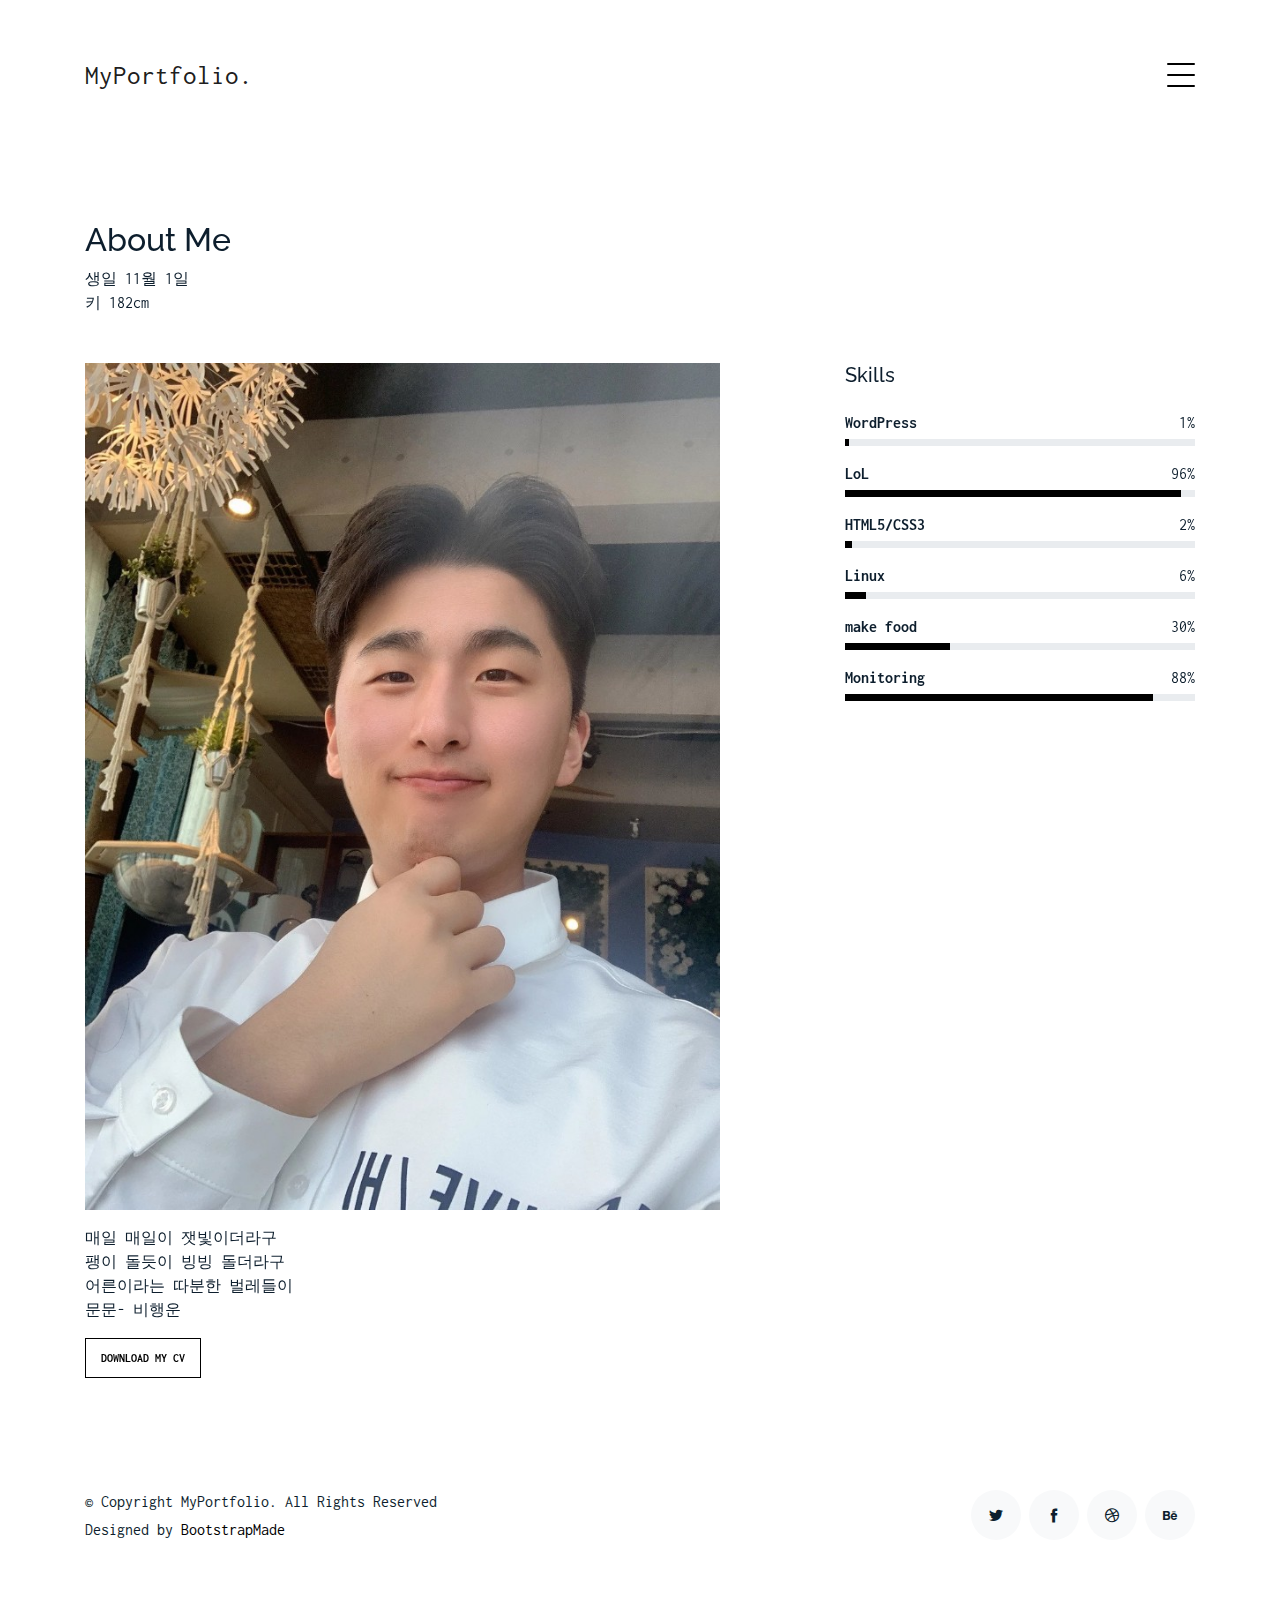
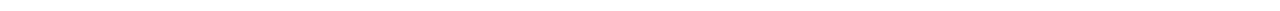
==== commit 095040ba: "Update about.html" ====
--- a/about.html
+++ b/about.html
@@ -166,14 +166,7 @@
 
           <div class="col-md-7 mb-5 mb-md-0" data-aos="fade-up">
             <p><img src="img/im.jpg" alt="Image" class="img-fluid"></p>
-            <p>Lorem ipsum dolor sit amet, consectetur adipisicing elit. Dolor dignissimos delectus minima reprehenderit
-              molestias illo dolorem et, odio!</p>
-            <p>Fuga fugit distinctio delectus iure vitae consequatur excepturi, mollitia, consectetur molestias sapiente
-              rem consequuntur, illum adipisci, sed obcaecati!</p>
-            <p>Ex, dolorem qui voluptas reprehenderit provident, ad ipsum iure a consequatur voluptatem incidunt nobis.
-              Vitae reiciendis quae ex.</p>
-            <p>Optio consectetur culpa nemo, fugit pariatur veniam voluptate laudantium rerum fuga dolor in maiores ea
-              nisi voluptatibus. Minus?</p>
+            <p>매일 매일이 잿빛이더라구</br>팽이 돌듯이 빙빙 돌더라구</br>어른이라는 따분한 벌레들이</br>문문- 비행운</p>
             <p><a href="#" class="readmore">Download my CV</a></p>
           </div>
 
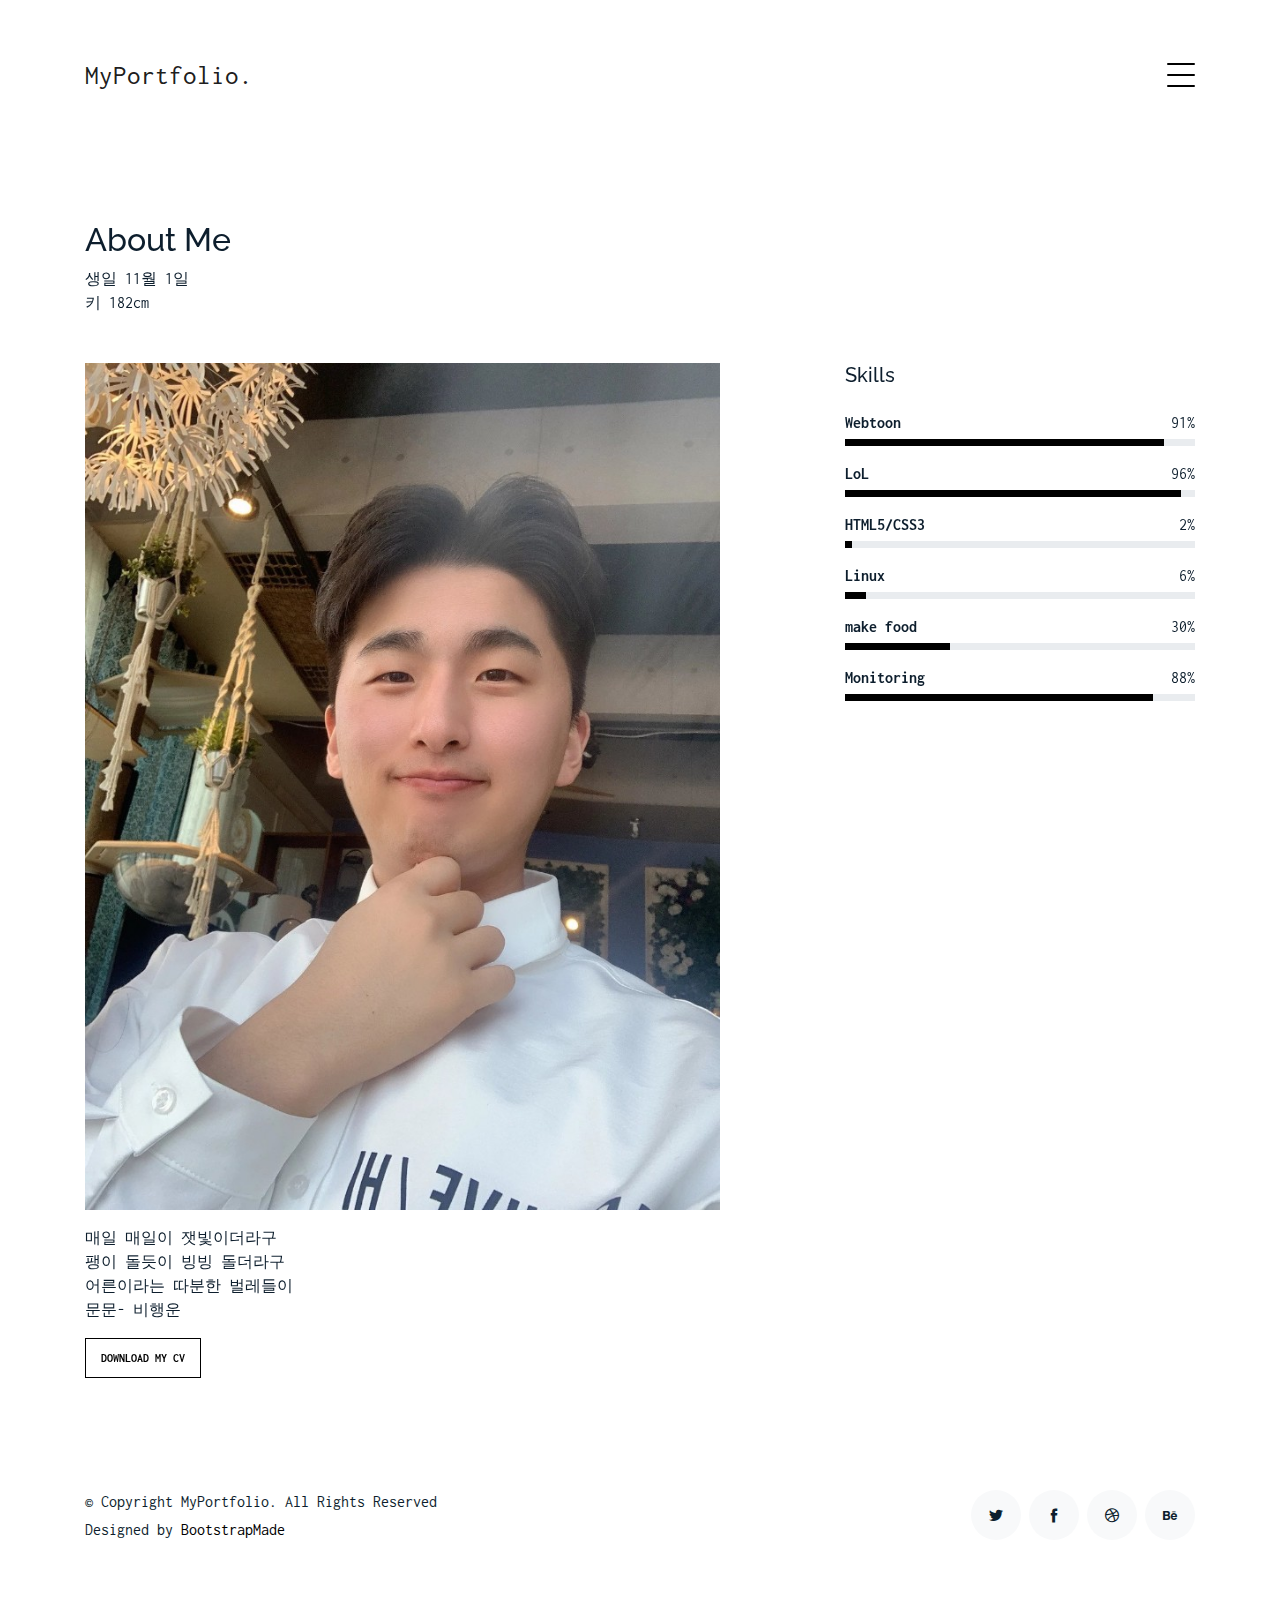
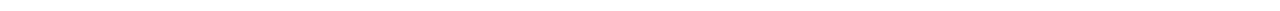
==== commit 6a287740: "Update about.html" ====
--- a/about.html
+++ b/about.html
@@ -52,18 +52,11 @@
           </ul>
         </div>
         <div class="col-md-6 d-none d-md-block  mr-auto">
-          <div class="tweet d-flex">
-            <span class="icofont-twitter text-white mt-2 mr-3"></span>
-            <div>
-              <p><em>Lorem ipsum dolor sit amet consectetur adipisicing elit. Quisquam necessitatibus incidunt ut
-                  officiis explicabo inventore. <br> <a href="#">t.co/v82jsk</a></em></p>
-            </div>
           </div>
         </div>
         <div class="col-md-4 d-none d-md-block">
           <h3>Hire Me</h3>
-          <p>Lorem ipsum dolor sit amet consectetur adipisicing elit. Quisquam necessitatibus incidunt ut officiis
-            explicabo inventore. <br> <a href="#">myemail@gmail.com</a></p>
+         <p><a href="#">zmfktm12@naver.com</a></p>
         </div>
       </div>
 
@@ -103,11 +96,11 @@
             <ul class="list-unstyled">
               <li class="mb-3">
                 <div class="d-flex mb-1">
-                  <strong>WordPress</strong>
-                  <span class="ml-auto">1%</span>
-                </div>
-                <div class="progress custom-progress">
-                  <div class="progress-bar" role="progressbar" style="width: 1%" aria-valuenow="1" aria-valuemin="0"
+                  <strong>Webtoon</strong>
+                  <span class="ml-auto">91%</span>
+                </div>
+                <div class="progress custom-progress">
+                  <div class="progress-bar" role="progressbar" style="width: 91%" aria-valuenow="91" aria-valuemin="0"
                     aria-valuemax="100"></div>
                 </div>
               </li>
